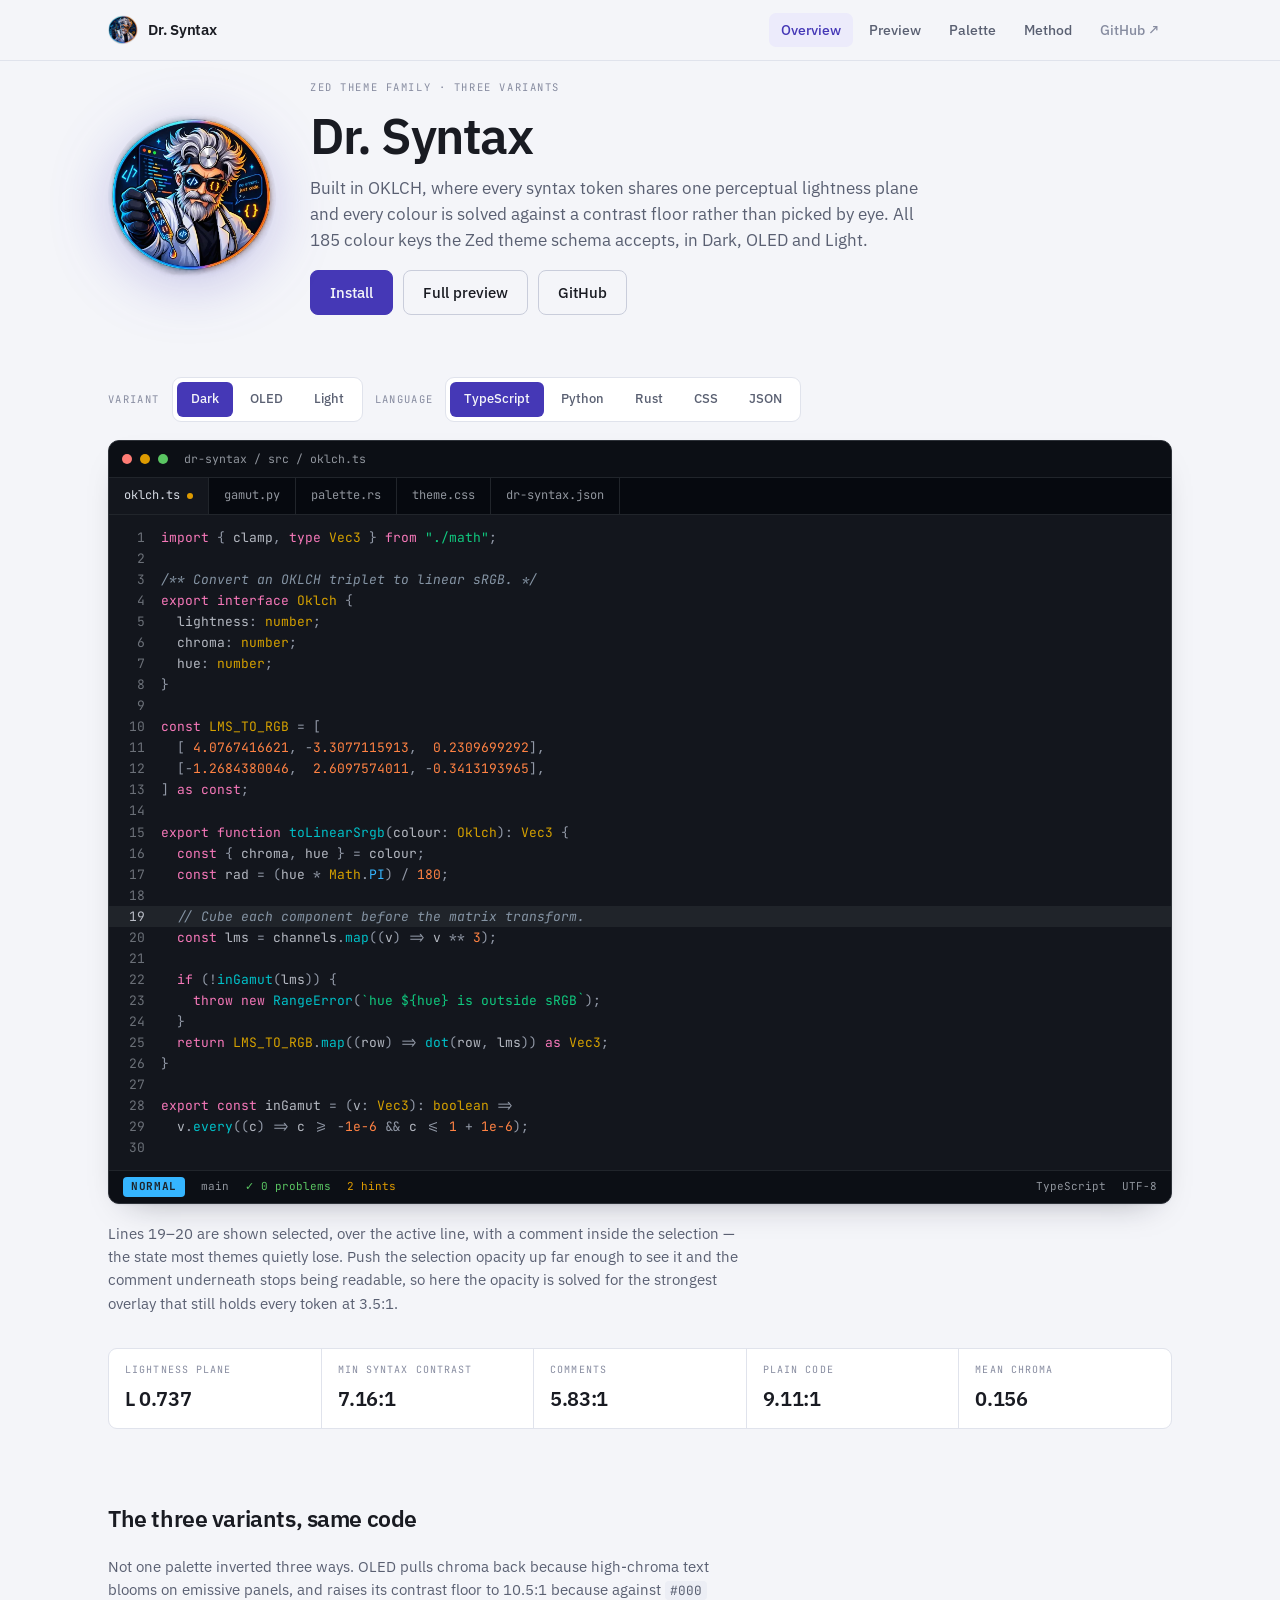
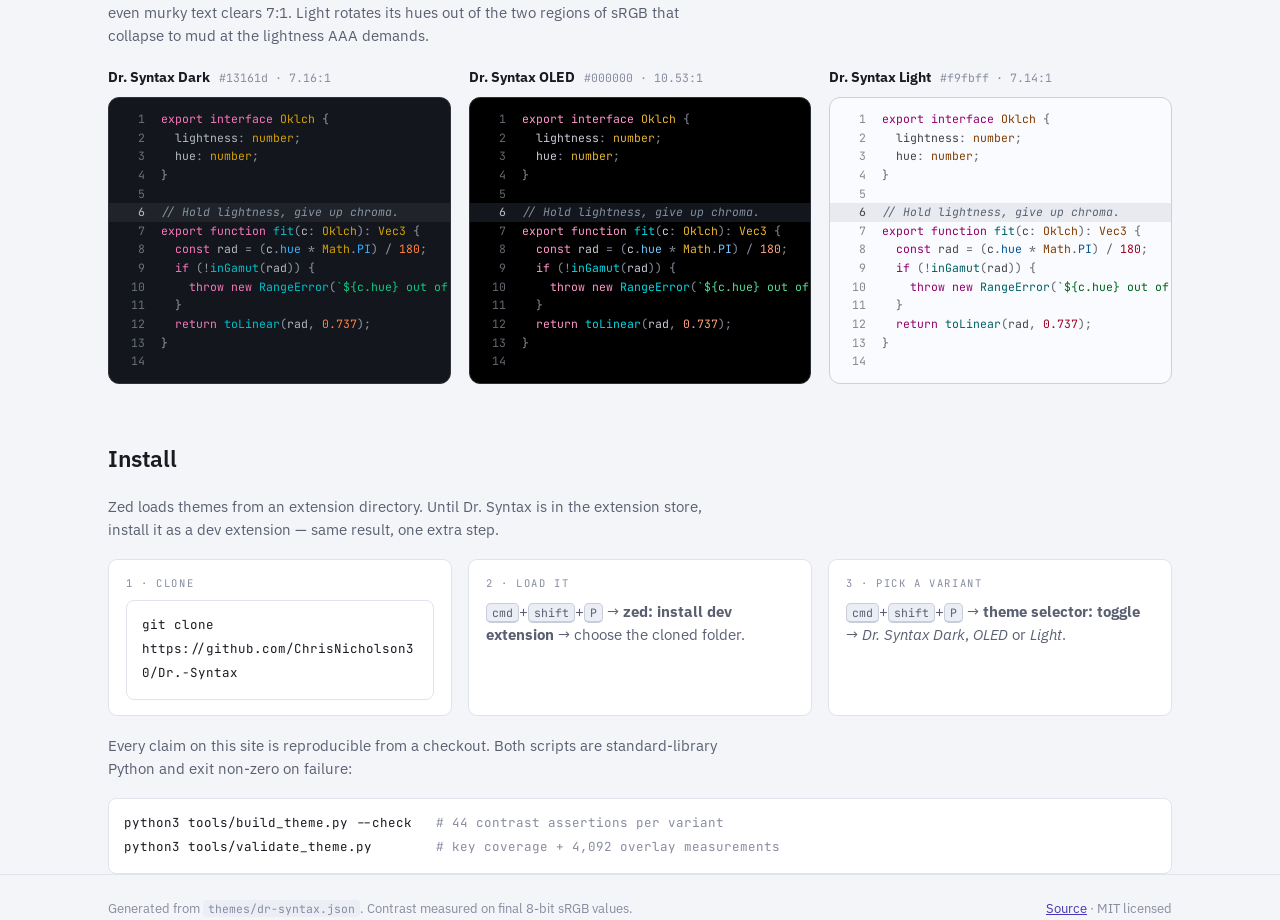
==== website/index.html @ 116faeb3 "Replace the single page with a proper preview site under website/ The old docs/index.html showed one" ====
<!doctype html>
<html lang="en">
<head>
<meta charset="utf-8">
<meta name="viewport" content="width=device-width,initial-scale=1">
<title>Dr. Syntax</title>
<meta name="description" content="A Zed theme family in Dark, OLED and Light. Built in OKLCH, verified against WCAG contrast floors, covering all 185 colour keys the Zed theme schema accepts.">
<link rel="icon" href="assets/dr-syntax-logo.webp">
<link rel="preconnect" href="https://fonts.googleapis.com">
<link rel="preconnect" href="https://fonts.gstatic.com" crossorigin>
<link rel="stylesheet" href="https://fonts.googleapis.com/css2?family=IBM+Plex+Sans:wght@400;500;600&family=JetBrains+Mono:ital,wght@0,400;0,500;0,700;1,400&display=swap">
<link rel="stylesheet" href="assets/site.css">
</head>
<body>
<nav class="nav"><div class="wrap nav-in">
  <a class="brandmark" href="index.html"><img src="assets/dr-syntax-logo.webp" alt=""> Dr. Syntax</a>
  <div class="nav-links"><a href="index.html" aria-current="page">Overview</a><a href="preview.html">Preview</a><a href="palette.html">Palette</a><a href="method.html">Method</a><a class="ext" href="https://github.com/ChrisNicholson30/Dr.-Syntax">GitHub ↗</a></div>
</div></nav>
<main class="wrap">
<header class="hero">
  <img src="assets/dr-syntax-logo.webp" alt="Dr. Syntax logo: a lab-coated doctor in code-lens sunglasses
    holding a syringe full of braces" width="168" height="168">
  <div class="hero-text">
    <p class="eyebrow">Zed theme family · three variants</p>
    <h1>Dr. Syntax</h1>
    <p class="lead">Built in OKLCH, where every syntax token shares one perceptual lightness
      plane and every colour is solved against a contrast floor rather than picked by eye.
      All 185 colour keys the Zed theme schema accepts, in Dark, OLED and Light.</p>
    <div class="cta">
      <a class="btn primary" href="#install">Install</a>
      <a class="btn" href="preview.html">Full preview</a>
      <a class="btn" href="https://github.com/ChrisNicholson30/Dr.-Syntax">GitHub</a>
    </div>
  </div>
</header>

<section>
  <div class="controls">
    <span class="switch-label">Variant</span><div class="switch" data-variant-tabs role="tablist" aria-label="Variant"><button class="tab-btn" role="tab" data-key="dark" aria-selected="true">Dark</button><button class="tab-btn" role="tab" data-key="oled" aria-selected="false">OLED</button><button class="tab-btn" role="tab" data-key="light" aria-selected="false">Light</button></div>
    <span class="switch-label">Language</span><div class="switch" data-lang-tabs role="tablist" aria-label="Language"><button class="tab-btn" role="tab" data-lang="typescript" aria-selected="true">TypeScript</button><button class="tab-btn" role="tab" data-lang="python" aria-selected="false">Python</button><button class="tab-btn" role="tab" data-lang="rust" aria-selected="false">Rust</button><button class="tab-btn" role="tab" data-lang="css" aria-selected="false">CSS</button><button class="tab-btn" role="tab" data-lang="json" aria-selected="false">JSON</button></div>
  </div>
  <div data-lang-panel="typescript"><div class="editor"><div class="titlebar">
      <span class="dot" style="background:var(--e-error)"></span>
      <span class="dot" style="background:var(--e-warning)"></span>
      <span class="dot" style="background:var(--e-success)"></span>
      <span class="path">dr-syntax / src / oklch.ts</span></div>
    <div class="tabs"><div class="tab active">oklch.ts<span class="dirty"></span></div><div class="tab">gamut.py</div><div class="tab">palette.rs</div><div class="tab">theme.css</div><div class="tab">dr-syntax.json</div></div><div class="code"><div class="code-line"><span class="gutter-num">1</span><span class="code-text"><span class="t-kw">import</span> <span class="t-punc">{</span> <span class="t-var">clamp</span><span class="t-punc">,</span> <span class="t-kw">type</span> <span class="t-typ">Vec3</span> <span class="t-punc">}</span> <span class="t-kw">from</span> <span class="t-str">&quot;./math&quot;</span><span class="t-punc">;</span></span></div>
<div class="code-line"><span class="gutter-num">2</span><span class="code-text">&nbsp;</span></div>
<div class="code-line"><span class="gutter-num">3</span><span class="code-text"><span class="t-cmt">/** Convert an OKLCH triplet to linear sRGB. */</span></span></div>
<div class="code-line"><span class="gutter-num">4</span><span class="code-text"><span class="t-kw">export</span> <span class="t-kw">interface</span> <span class="t-typ">Oklch</span> <span class="t-punc">{</span></span></div>
<div class="code-line"><span class="gutter-num">5</span><span class="code-text">  <span class="t-var">lightness</span><span class="t-punc">:</span> <span class="t-typ">number</span><span class="t-punc">;</span></span></div>
<div class="code-line"><span class="gutter-num">6</span><span class="code-text">  <span class="t-var">chroma</span><span class="t-punc">:</span> <span class="t-typ">number</span><span class="t-punc">;</span></span></div>
<div class="code-line"><span class="gutter-num">7</span><span class="code-text">  <span class="t-var">hue</span><span class="t-punc">:</span> <span class="t-typ">number</span><span class="t-punc">;</span></span></div>
<div class="code-line"><span class="gutter-num">8</span><span class="code-text"><span class="t-punc">}</span></span></div>
<div class="code-line"><span class="gutter-num">9</span><span class="code-text">&nbsp;</span></div>
<div class="code-line"><span class="gutter-num">10</span><span class="code-text"><span class="t-kw">const</span> <span class="t-typ">LMS_TO_RGB</span> <span class="t-punc">=</span> <span class="t-punc">[</span></span></div>
<div class="code-line"><span class="gutter-num">11</span><span class="code-text">  <span class="t-punc">[</span> <span class="t-num">4.0767416621</span><span class="t-punc">,</span> <span class="t-punc">-</span><span class="t-num">3.3077115913</span><span class="t-punc">,</span>  <span class="t-num">0.2309699292</span><span class="t-punc">]</span><span class="t-punc">,</span></span></div>
<div class="code-line"><span class="gutter-num">12</span><span class="code-text">  <span class="t-punc">[</span><span class="t-punc">-</span><span class="t-num">1.2684380046</span><span class="t-punc">,</span>  <span class="t-num">2.6097574011</span><span class="t-punc">,</span> <span class="t-punc">-</span><span class="t-num">0.3413193965</span><span class="t-punc">]</span><span class="t-punc">,</span></span></div>
<div class="code-line"><span class="gutter-num">13</span><span class="code-text"><span class="t-punc">]</span> <span class="t-kw">as</span> <span class="t-kw">const</span><span class="t-punc">;</span></span></div>
<div class="code-line"><span class="gutter-num">14</span><span class="code-text">&nbsp;</span></div>
<div class="code-line"><span class="gutter-num">15</span><span class="code-text"><span class="t-kw">export</span> <span class="t-kw">function</span> <span class="t-fn">toLinearSrgb</span><span class="t-punc">(</span><span class="t-var">colour</span><span class="t-punc">:</span> <span class="t-typ">Oklch</span><span class="t-punc">)</span><span class="t-punc">:</span> <span class="t-typ">Vec3</span> <span class="t-punc">{</span></span></div>
<div class="code-line"><span class="gutter-num">16</span><span class="code-text">  <span class="t-kw">const</span> <span class="t-punc">{</span> <span class="t-var">chroma</span><span class="t-punc">,</span> <span class="t-var">hue</span> <span class="t-punc">}</span> <span class="t-punc">=</span> <span class="t-var">colour</span><span class="t-punc">;</span></span></div>
<div class="code-line"><span class="gutter-num">17</span><span class="code-text">  <span class="t-kw">const</span> <span class="t-var">rad</span> <span class="t-punc">=</span> <span class="t-punc">(</span><span class="t-var">hue</span> <span class="t-punc">*</span> <span class="t-typ">Math</span><span class="t-punc">.</span><span class="t-prop">PI</span><span class="t-punc">)</span> <span class="t-punc">/</span> <span class="t-num">180</span><span class="t-punc">;</span></span></div>
<div class="code-line"><span class="gutter-num">18</span><span class="code-text">&nbsp;</span></div>
<div class="code-line is-active is-selected"><span class="gutter-num is-active">19</span><span class="code-text">  <span class="t-cmt">// Cube each component before the matrix transform.</span></span></div>
<div class="code-line is-selected"><span class="gutter-num">20</span><span class="code-text">  <span class="t-kw">const</span> <span class="t-var">lms</span> <span class="t-punc">=</span> <span class="t-var">channels</span><span class="t-punc">.</span><span class="t-fn">map</span><span class="t-punc">(</span><span class="t-punc">(</span><span class="t-var">v</span><span class="t-punc">)</span> <span class="t-punc">=</span><span class="t-punc">&gt;</span> <span class="t-var">v</span> <span class="t-punc">*</span><span class="t-punc">*</span> <span class="t-num">3</span><span class="t-punc">)</span><span class="t-punc">;</span></span></div>
<div class="code-line"><span class="gutter-num">21</span><span class="code-text">&nbsp;</span></div>
<div class="code-line"><span class="gutter-num">22</span><span class="code-text">  <span class="t-kw">if</span> <span class="t-punc">(</span><span class="t-punc">!</span><span class="t-fn">inGamut</span><span class="t-punc">(</span><span class="t-var">lms</span><span class="t-punc">)</span><span class="t-punc">)</span> <span class="t-punc">{</span></span></div>
<div class="code-line"><span class="gutter-num">23</span><span class="code-text">    <span class="t-kw">throw</span> <span class="t-kw">new</span> <span class="t-fn">RangeError</span><span class="t-punc">(</span><span class="t-str">`hue ${hue} is outside sRGB`</span><span class="t-punc">)</span><span class="t-punc">;</span></span></div>
<div class="code-line"><span class="gutter-num">24</span><span class="code-text">  <span class="t-punc">}</span></span></div>
<div class="code-line"><span class="gutter-num">25</span><span class="code-text">  <span class="t-kw">return</span> <span class="t-typ">LMS_TO_RGB</span><span class="t-punc">.</span><span class="t-fn">map</span><span class="t-punc">(</span><span class="t-punc">(</span><span class="t-var">row</span><span class="t-punc">)</span> <span class="t-punc">=</span><span class="t-punc">&gt;</span> <span class="t-fn">dot</span><span class="t-punc">(</span><span class="t-var">row</span><span class="t-punc">,</span> <span class="t-var">lms</span><span class="t-punc">)</span><span class="t-punc">)</span> <span class="t-kw">as</span> <span class="t-typ">Vec3</span><span class="t-punc">;</span></span></div>
<div class="code-line"><span class="gutter-num">26</span><span class="code-text"><span class="t-punc">}</span></span></div>
<div class="code-line"><span class="gutter-num">27</span><span class="code-text">&nbsp;</span></div>
<div class="code-line"><span class="gutter-num">28</span><span class="code-text"><span class="t-kw">export</span> <span class="t-kw">const</span> <span class="t-var">inGamut</span> <span class="t-punc">=</span> <span class="t-punc">(</span><span class="t-var">v</span><span class="t-punc">:</span> <span class="t-typ">Vec3</span><span class="t-punc">)</span><span class="t-punc">:</span> <span class="t-typ">boolean</span> <span class="t-punc">=</span><span class="t-punc">&gt;</span></span></div>
<div class="code-line"><span class="gutter-num">29</span><span class="code-text">  <span class="t-var">v</span><span class="t-punc">.</span><span class="t-fn">every</span><span class="t-punc">(</span><span class="t-punc">(</span><span class="t-var">c</span><span class="t-punc">)</span> <span class="t-punc">=</span><span class="t-punc">&gt;</span> <span class="t-var">c</span> <span class="t-punc">&gt;</span><span class="t-punc">=</span> <span class="t-punc">-</span><span class="t-num">1e-6</span> <span class="t-punc">&amp;</span><span class="t-punc">&amp;</span> <span class="t-var">c</span> <span class="t-punc">&lt;</span><span class="t-punc">=</span> <span class="t-num">1</span> <span class="t-punc">+</span> <span class="t-num">1e-6</span><span class="t-punc">)</span><span class="t-punc">;</span></span></div>
<div class="code-line"><span class="gutter-num">30</span><span class="code-text">&nbsp;</span></div></div><div class="statusbar"><span class="mode-chip">NORMAL</span>
      <span>main</span><span class="ok">✓ 0 problems</span><span class="warn">2 hints</span>
      <span class="spacer">TypeScript</span><span>UTF-8</span></div></div></div><div data-lang-panel="python" hidden><div class="editor"><div class="titlebar">
      <span class="dot" style="background:var(--e-error)"></span>
      <span class="dot" style="background:var(--e-warning)"></span>
      <span class="dot" style="background:var(--e-success)"></span>
      <span class="path">dr-syntax / src / gamut.py</span></div>
    <div class="tabs"><div class="tab">oklch.ts</div><div class="tab active">gamut.py<span class="dirty"></span></div><div class="tab">palette.rs</div><div class="tab">theme.css</div><div class="tab">dr-syntax.json</div></div><div class="code"><div class="code-line"><span class="gutter-num">1</span><span class="code-text"><span class="t-kw">from</span> <span class="t-var">dataclasses</span> <span class="t-kw">import</span> <span class="t-var">dataclass</span></span></div>
<div class="code-line"><span class="gutter-num">2</span><span class="code-text"><span class="t-kw">from</span> <span class="t-var">math</span> <span class="t-kw">import</span> <span class="t-var">cos</span><span class="t-punc">,</span> <span class="t-var">radians</span></span></div>
<div class="code-line"><span class="gutter-num">3</span><span class="code-text">&nbsp;</span></div>
<div class="code-line"><span class="gutter-num">4</span><span class="code-text"><span class="t-typ">TARGET_CONTRAST</span> <span class="t-punc">=</span> <span class="t-num">7.0</span></span></div>
<div class="code-line"><span class="gutter-num">5</span><span class="code-text">&nbsp;</span></div>
<div class="code-line"><span class="gutter-num">6</span><span class="code-text">&nbsp;</span></div>
<div class="code-line"><span class="gutter-num">7</span><span class="code-text"><span class="t-punc">@</span><span class="t-fn">dataclass</span><span class="t-punc">(</span><span class="t-var">frozen</span><span class="t-punc">=</span><span class="t-kw">True</span><span class="t-punc">)</span></span></div>
<div class="code-line"><span class="gutter-num">8</span><span class="code-text"><span class="t-kw">class</span> <span class="t-typ">Colour</span><span class="t-punc">:</span></span></div>
<div class="code-line"><span class="gutter-num">9</span><span class="code-text">    <span class="t-str">&quot;&quot;&quot;A colour authored in OKLCH, not in hex.&quot;&quot;&quot;</span></span></div>
<div class="code-line"><span class="gutter-num">10</span><span class="code-text">&nbsp;</span></div>
<div class="code-line"><span class="gutter-num">11</span><span class="code-text">    <span class="t-var">lightness</span><span class="t-punc">:</span> <span class="t-typ">float</span></span></div>
<div class="code-line"><span class="gutter-num">12</span><span class="code-text">    <span class="t-var">chroma</span><span class="t-punc">:</span> <span class="t-typ">float</span></span></div>
<div class="code-line"><span class="gutter-num">13</span><span class="code-text">    <span class="t-var">hue</span><span class="t-punc">:</span> <span class="t-typ">float</span></span></div>
<div class="code-line"><span class="gutter-num">14</span><span class="code-text">&nbsp;</span></div>
<div class="code-line"><span class="gutter-num">15</span><span class="code-text">    <span class="t-kw">def</span> <span class="t-fn">is_legible_on</span><span class="t-punc">(</span><span class="t-var">self</span><span class="t-punc">,</span> <span class="t-var">background</span><span class="t-punc">:</span> <span class="t-str">&quot;Colour&quot;</span><span class="t-punc">)</span> <span class="t-punc">-</span><span class="t-punc">&gt;</span> <span class="t-typ">bool</span><span class="t-punc">:</span></span></div>
<div class="code-line"><span class="gutter-num">16</span><span class="code-text">        <span class="t-kw">return</span> <span class="t-fn">contrast</span><span class="t-punc">(</span><span class="t-var">self</span><span class="t-punc">,</span> <span class="t-var">background</span><span class="t-punc">)</span> <span class="t-punc">&gt;</span><span class="t-punc">=</span> <span class="t-typ">TARGET_CONTRAST</span></span></div>
<div class="code-line"><span class="gutter-num">17</span><span class="code-text">&nbsp;</span></div>
<div class="code-line"><span class="gutter-num">18</span><span class="code-text">&nbsp;</span></div>
<div class="code-line"><span class="gutter-num">19</span><span class="code-text"><span class="t-kw">def</span> <span class="t-fn">gamut_fit_chroma</span><span class="t-punc">(</span><span class="t-var">lightness</span><span class="t-punc">,</span> <span class="t-var">chroma</span><span class="t-punc">,</span> <span class="t-var">hue</span><span class="t-punc">)</span><span class="t-punc">:</span></span></div>
<div class="code-line"><span class="gutter-num">20</span><span class="code-text">    <span class="t-cmt"># Hold lightness and hue; give up chroma until the colour fits sRGB.</span></span></div>
<div class="code-line"><span class="gutter-num">21</span><span class="code-text">    <span class="t-kw">if</span> <span class="t-fn">in_gamut</span><span class="t-punc">(</span><span class="t-var">lightness</span><span class="t-punc">,</span> <span class="t-var">chroma</span><span class="t-punc">,</span> <span class="t-var">hue</span><span class="t-punc">)</span><span class="t-punc">:</span></span></div>
<div class="code-line"><span class="gutter-num">22</span><span class="code-text">        <span class="t-kw">return</span> <span class="t-var">chroma</span></span></div>
<div class="code-line"><span class="gutter-num">23</span><span class="code-text">    <span class="t-var">low</span><span class="t-punc">,</span> <span class="t-var">high</span> <span class="t-punc">=</span> <span class="t-num">0.0</span><span class="t-punc">,</span> <span class="t-var">chroma</span></span></div>
<div class="code-line"><span class="gutter-num">24</span><span class="code-text">    <span class="t-kw">for</span> <span class="t-var">_</span> <span class="t-kw">in</span> <span class="t-fn">range</span><span class="t-punc">(</span><span class="t-num">40</span><span class="t-punc">)</span><span class="t-punc">:</span></span></div>
<div class="code-line"><span class="gutter-num">25</span><span class="code-text">        <span class="t-var">mid</span> <span class="t-punc">=</span> <span class="t-punc">(</span><span class="t-var">low</span> <span class="t-punc">+</span> <span class="t-var">high</span><span class="t-punc">)</span> <span class="t-punc">/</span> <span class="t-num">2</span></span></div>
<div class="code-line"><span class="gutter-num">26</span><span class="code-text">        <span class="t-var">low</span><span class="t-punc">,</span> <span class="t-var">high</span> <span class="t-punc">=</span> <span class="t-punc">(</span><span class="t-var">mid</span><span class="t-punc">,</span> <span class="t-var">high</span><span class="t-punc">)</span> <span class="t-kw">if</span> <span class="t-fn">in_gamut</span><span class="t-punc">(</span><span class="t-var">lightness</span><span class="t-punc">,</span> <span class="t-var">mid</span><span class="t-punc">,</span> <span class="t-var">hue</span><span class="t-punc">)</span> <span class="t-kw">else</span> <span class="t-punc">(</span><span class="t-var">low</span><span class="t-punc">,</span> <span class="t-var">mid</span><span class="t-punc">)</span></span></div>
<div class="code-line"><span class="gutter-num">27</span><span class="code-text">    <span class="t-kw">return</span> <span class="t-var">low</span></span></div>
<div class="code-line"><span class="gutter-num">28</span><span class="code-text">&nbsp;</span></div></div><div class="statusbar"><span class="mode-chip">NORMAL</span>
      <span>main</span><span class="ok">✓ 0 problems</span><span class="warn">2 hints</span>
      <span class="spacer">Python</span><span>UTF-8</span></div></div></div><div data-lang-panel="rust" hidden><div class="editor"><div class="titlebar">
      <span class="dot" style="background:var(--e-error)"></span>
      <span class="dot" style="background:var(--e-warning)"></span>
      <span class="dot" style="background:var(--e-success)"></span>
      <span class="path">dr-syntax / src / palette.rs</span></div>
    <div class="tabs"><div class="tab">oklch.ts</div><div class="tab">gamut.py</div><div class="tab active">palette.rs<span class="dirty"></span></div><div class="tab">theme.css</div><div class="tab">dr-syntax.json</div></div><div class="code"><div class="code-line"><span class="gutter-num">1</span><span class="code-text"><span class="t-kw">use</span> <span class="t-var">std</span><span class="t-punc">:</span><span class="t-punc">:</span><span class="t-var">sync</span><span class="t-punc">:</span><span class="t-punc">:</span><span class="t-typ">Arc</span><span class="t-punc">;</span></span></div>
<div class="code-line"><span class="gutter-num">2</span><span class="code-text">&nbsp;</span></div>
<div class="code-line"><span class="gutter-num">3</span><span class="code-text"><span class="t-cmt">/// Every colour the editor paints, resolved for one variant.</span></span></div>
<div class="code-line"><span class="gutter-num">4</span><span class="code-text"><span class="t-punc">#</span><span class="t-punc">[</span><span class="t-fn">derive</span><span class="t-punc">(</span><span class="t-typ">Clone</span><span class="t-punc">,</span> <span class="t-typ">Debug</span><span class="t-punc">,</span> <span class="t-typ">PartialEq</span><span class="t-punc">)</span><span class="t-punc">]</span></span></div>
<div class="code-line"><span class="gutter-num">5</span><span class="code-text"><span class="t-kw">pub</span> <span class="t-kw">struct</span> <span class="t-typ">ThemeColors</span> <span class="t-punc">{</span></span></div>
<div class="code-line"><span class="gutter-num">6</span><span class="code-text">    <span class="t-kw">pub</span> <span class="t-var">background</span><span class="t-punc">:</span> <span class="t-typ">Hsla</span><span class="t-punc">,</span></span></div>
<div class="code-line"><span class="gutter-num">7</span><span class="code-text">    <span class="t-kw">pub</span> <span class="t-var">editor_foreground</span><span class="t-punc">:</span> <span class="t-typ">Hsla</span><span class="t-punc">,</span></span></div>
<div class="code-line"><span class="gutter-num">8</span><span class="code-text">    <span class="t-kw">pub</span> <span class="t-var">syntax</span><span class="t-punc">:</span> <span class="t-typ">Arc</span><span class="t-punc">&lt;</span><span class="t-punc">[</span><span class="t-typ">Hsla</span><span class="t-punc">]</span><span class="t-punc">&gt;</span><span class="t-punc">,</span></span></div>
<div class="code-line"><span class="gutter-num">9</span><span class="code-text"><span class="t-punc">}</span></span></div>
<div class="code-line"><span class="gutter-num">10</span><span class="code-text">&nbsp;</span></div>
<div class="code-line"><span class="gutter-num">11</span><span class="code-text"><span class="t-kw">impl</span> <span class="t-typ">ThemeColors</span> <span class="t-punc">{</span></span></div>
<div class="code-line"><span class="gutter-num">12</span><span class="code-text">    <span class="t-kw">pub</span> <span class="t-kw">fn</span> <span class="t-fn">contrast_floor</span><span class="t-punc">(</span><span class="t-punc">&amp;</span><span class="t-kw">self</span><span class="t-punc">)</span> <span class="t-punc">-</span><span class="t-punc">&gt;</span> <span class="t-typ">f32</span> <span class="t-punc">{</span></span></div>
<div class="code-line"><span class="gutter-num">13</span><span class="code-text">        <span class="t-kw">self</span><span class="t-punc">.</span><span class="t-prop">syntax</span></span></div>
<div class="code-line"><span class="gutter-num">14</span><span class="code-text">            <span class="t-punc">.</span><span class="t-fn">iter</span><span class="t-punc">(</span><span class="t-punc">)</span></span></div>
<div class="code-line"><span class="gutter-num">15</span><span class="code-text">            <span class="t-punc">.</span><span class="t-fn">map</span><span class="t-punc">(</span><span class="t-punc">|</span><span class="t-var">c</span><span class="t-punc">|</span> <span class="t-fn">contrast</span><span class="t-punc">(</span><span class="t-punc">*</span><span class="t-var">c</span><span class="t-punc">,</span> <span class="t-kw">self</span><span class="t-punc">.</span><span class="t-prop">background</span><span class="t-punc">)</span><span class="t-punc">)</span></span></div>
<div class="code-line"><span class="gutter-num">16</span><span class="code-text">            <span class="t-punc">.</span><span class="t-fn">fold</span><span class="t-punc">(</span><span class="t-typ">f32</span><span class="t-punc">:</span><span class="t-punc">:</span><span class="t-typ">INFINITY</span><span class="t-punc">,</span> <span class="t-typ">f32</span><span class="t-punc">:</span><span class="t-punc">:</span><span class="t-var">min</span><span class="t-punc">)</span></span></div>
<div class="code-line"><span class="gutter-num">17</span><span class="code-text">    <span class="t-punc">}</span></span></div>
<div class="code-line"><span class="gutter-num">18</span><span class="code-text">&nbsp;</span></div>
<div class="code-line"><span class="gutter-num">19</span><span class="code-text">    <span class="t-cmt">/// Returns None when no lightness satisfies the floor.</span></span></div>
<div class="code-line"><span class="gutter-num">20</span><span class="code-text">    <span class="t-kw">pub</span> <span class="t-kw">fn</span> <span class="t-fn">solve_plane</span><span class="t-punc">(</span><span class="t-punc">&amp;</span><span class="t-kw">self</span><span class="t-punc">,</span> <span class="t-var">floor</span><span class="t-punc">:</span> <span class="t-typ">f32</span><span class="t-punc">)</span> <span class="t-punc">-</span><span class="t-punc">&gt;</span> <span class="t-typ">Option</span><span class="t-punc">&lt;</span><span class="t-typ">f32</span><span class="t-punc">&gt;</span> <span class="t-punc">{</span></span></div>
<div class="code-line"><span class="gutter-num">21</span><span class="code-text">        <span class="t-kw">let</span> <span class="t-kw">mut</span> <span class="t-var">best</span> <span class="t-punc">=</span> <span class="t-typ">None</span><span class="t-punc">;</span></span></div>
<div class="code-line"><span class="gutter-num">22</span><span class="code-text">        <span class="t-kw">for</span> <span class="t-var">step</span> <span class="t-kw">in</span> <span class="t-num">200</span><span class="t-punc">.</span><span class="t-punc">.</span><span class="t-num">980</span> <span class="t-punc">{</span></span></div>
<div class="code-line"><span class="gutter-num">23</span><span class="code-text">            <span class="t-kw">let</span> <span class="t-var">lightness</span> <span class="t-punc">=</span> <span class="t-var">step</span> <span class="t-kw">as</span> <span class="t-typ">f32</span> <span class="t-punc">/</span> <span class="t-num">1000.0</span><span class="t-punc">;</span></span></div>
<div class="code-line"><span class="gutter-num">24</span><span class="code-text">            <span class="t-kw">if</span> <span class="t-kw">self</span><span class="t-punc">.</span><span class="t-fn">contrast_floor</span><span class="t-punc">(</span><span class="t-punc">)</span> <span class="t-punc">&gt;</span><span class="t-punc">=</span> <span class="t-var">floor</span> <span class="t-punc">{</span></span></div>
<div class="code-line"><span class="gutter-num">25</span><span class="code-text">                <span class="t-var">best</span> <span class="t-punc">=</span> <span class="t-fn">Some</span><span class="t-punc">(</span><span class="t-var">lightness</span><span class="t-punc">)</span><span class="t-punc">;</span></span></div>
<div class="code-line"><span class="gutter-num">26</span><span class="code-text">            <span class="t-punc">}</span></span></div>
<div class="code-line"><span class="gutter-num">27</span><span class="code-text">        <span class="t-punc">}</span></span></div>
<div class="code-line"><span class="gutter-num">28</span><span class="code-text">        <span class="t-var">best</span></span></div>
<div class="code-line"><span class="gutter-num">29</span><span class="code-text">    <span class="t-punc">}</span></span></div>
<div class="code-line"><span class="gutter-num">30</span><span class="code-text"><span class="t-punc">}</span></span></div>
<div class="code-line"><span class="gutter-num">31</span><span class="code-text">&nbsp;</span></div></div><div class="statusbar"><span class="mode-chip">NORMAL</span>
      <span>main</span><span class="ok">✓ 0 problems</span><span class="warn">2 hints</span>
      <span class="spacer">Rust</span><span>UTF-8</span></div></div></div><div data-lang-panel="css" hidden><div class="editor"><div class="titlebar">
      <span class="dot" style="background:var(--e-error)"></span>
      <span class="dot" style="background:var(--e-warning)"></span>
      <span class="dot" style="background:var(--e-success)"></span>
      <span class="path">dr-syntax / src / theme.css</span></div>
    <div class="tabs"><div class="tab">oklch.ts</div><div class="tab">gamut.py</div><div class="tab">palette.rs</div><div class="tab active">theme.css<span class="dirty"></span></div><div class="tab">dr-syntax.json</div></div><div class="code"><div class="code-line"><span class="gutter-num">1</span><span class="code-text"><span class="t-tag">:root</span> <span class="t-punc">{</span></span></div>
<div class="code-line"><span class="gutter-num">2</span><span class="code-text">  <span class="t-prop">--plane-lightness</span><span class="t-punc">:</span> <span class="t-num">0.737</span><span class="t-punc">;</span></span></div>
<div class="code-line"><span class="gutter-num">3</span><span class="code-text">  <span class="t-prop">--syntax-chroma</span><span class="t-punc">:</span> <span class="t-num">0.170</span><span class="t-punc">;</span></span></div>
<div class="code-line"><span class="gutter-num">4</span><span class="code-text">  <span class="t-prop">--floor</span><span class="t-punc">:</span> <span class="t-num">7.0</span><span class="t-punc">;</span></span></div>
<div class="code-line"><span class="gutter-num">5</span><span class="code-text"><span class="t-punc">}</span></span></div>
<div class="code-line"><span class="gutter-num">6</span><span class="code-text">&nbsp;</span></div>
<div class="code-line"><span class="gutter-num">7</span><span class="code-text"><span class="t-tag">.editor__line--active</span> <span class="t-punc">{</span></span></div>
<div class="code-line"><span class="gutter-num">8</span><span class="code-text">  <span class="t-prop">background</span><span class="t-punc">:</span> <span class="t-fn">oklch</span><span class="t-punc">(</span><span class="t-num">0.245</span> <span class="t-num">0.014</span> <span class="t-num">265</span><span class="t-punc">)</span><span class="t-punc">;</span></span></div>
<div class="code-line"><span class="gutter-num">9</span><span class="code-text">  <span class="t-prop">border-left</span><span class="t-punc">:</span> 2<span class="t-var">px</span> <span class="t-var">solid</span> <span class="t-fn">var</span><span class="t-punc">(</span><span class="t-prop">--accent</span><span class="t-punc">)</span><span class="t-punc">;</span></span></div>
<div class="code-line"><span class="gutter-num">10</span><span class="code-text">  <span class="t-prop">transition</span><span class="t-punc">:</span> <span class="t-var">background</span> 160<span class="t-var">ms</span> <span class="t-var">ease</span><span class="t-punc">;</span></span></div>
<div class="code-line"><span class="gutter-num">11</span><span class="code-text"><span class="t-punc">}</span></span></div>
<div class="code-line"><span class="gutter-num">12</span><span class="code-text">&nbsp;</span></div>
<div class="code-line"><span class="gutter-num">13</span><span class="code-text"><span class="t-cmt">/* Selection is drawn under the code, so it holds a contrast contract. */</span></span></div>
<div class="code-line"><span class="gutter-num">14</span><span class="code-text"><span class="t-tag">.editor</span> <span class="t-tag">::selection</span> <span class="t-punc">{</span></span></div>
<div class="code-line"><span class="gutter-num">15</span><span class="code-text">  <span class="t-prop">background</span><span class="t-punc">:</span> <span class="t-fn">oklch</span><span class="t-punc">(</span><span class="t-num">0.72</span> <span class="t-num">0.17</span> <span class="t-num">282</span> <span class="t-punc">/</span> <span class="t-num">18.8</span><span class="t-punc">%</span><span class="t-punc">)</span><span class="t-punc">;</span></span></div>
<div class="code-line"><span class="gutter-num">16</span><span class="code-text"><span class="t-punc">}</span></span></div>
<div class="code-line"><span class="gutter-num">17</span><span class="code-text">&nbsp;</span></div>
<div class="code-line"><span class="gutter-num">18</span><span class="code-text"><span class="t-kw">@media</span> <span class="t-punc">(</span><span class="t-prop">prefers-color-scheme</span><span class="t-punc">:</span> <span class="t-var">light</span><span class="t-punc">)</span> <span class="t-punc">{</span></span></div>
<div class="code-line"><span class="gutter-num">19</span><span class="code-text">  <span class="t-tag">:root</span> <span class="t-punc">{</span></span></div>
<div class="code-line"><span class="gutter-num">20</span><span class="code-text">    <span class="t-prop">--plane-lightness</span><span class="t-punc">:</span> <span class="t-num">0.439</span><span class="t-punc">;</span></span></div>
<div class="code-line"><span class="gutter-num">21</span><span class="code-text">    <span class="t-prop">--syntax-chroma</span><span class="t-punc">:</span> <span class="t-num">0.190</span><span class="t-punc">;</span></span></div>
<div class="code-line"><span class="gutter-num">22</span><span class="code-text">  <span class="t-punc">}</span></span></div>
<div class="code-line"><span class="gutter-num">23</span><span class="code-text"><span class="t-punc">}</span></span></div>
<div class="code-line"><span class="gutter-num">24</span><span class="code-text">&nbsp;</span></div></div><div class="statusbar"><span class="mode-chip">NORMAL</span>
      <span>main</span><span class="ok">✓ 0 problems</span><span class="warn">2 hints</span>
      <span class="spacer">CSS</span><span>UTF-8</span></div></div></div><div data-lang-panel="json" hidden><div class="editor"><div class="titlebar">
      <span class="dot" style="background:var(--e-error)"></span>
      <span class="dot" style="background:var(--e-warning)"></span>
      <span class="dot" style="background:var(--e-success)"></span>
      <span class="path">dr-syntax / src / dr-syntax.json</span></div>
    <div class="tabs"><div class="tab">oklch.ts</div><div class="tab">gamut.py</div><div class="tab">palette.rs</div><div class="tab">theme.css</div><div class="tab active">dr-syntax.json<span class="dirty"></span></div></div><div class="code"><div class="code-line"><span class="gutter-num">1</span><span class="code-text"><span class="t-punc">{</span></span></div>
<div class="code-line"><span class="gutter-num">2</span><span class="code-text">  <span class="t-prop">&quot;$schema&quot;</span><span class="t-punc">:</span> <span class="t-str">&quot;https://zed.dev/schema/themes/v0.2.0.json&quot;</span><span class="t-punc">,</span></span></div>
<div class="code-line"><span class="gutter-num">3</span><span class="code-text">  <span class="t-prop">&quot;name&quot;</span><span class="t-punc">:</span> <span class="t-str">&quot;Dr. Syntax&quot;</span><span class="t-punc">,</span></span></div>
<div class="code-line"><span class="gutter-num">4</span><span class="code-text">  <span class="t-prop">&quot;author&quot;</span><span class="t-punc">:</span> <span class="t-str">&quot;Christopher Nicholson&quot;</span><span class="t-punc">,</span></span></div>
<div class="code-line"><span class="gutter-num">5</span><span class="code-text">  <span class="t-prop">&quot;themes&quot;</span><span class="t-punc">:</span> <span class="t-punc">[</span></span></div>
<div class="code-line"><span class="gutter-num">6</span><span class="code-text">    <span class="t-punc">{</span></span></div>
<div class="code-line"><span class="gutter-num">7</span><span class="code-text">      <span class="t-prop">&quot;name&quot;</span><span class="t-punc">:</span> <span class="t-str">&quot;Dr. Syntax Dark&quot;</span><span class="t-punc">,</span></span></div>
<div class="code-line"><span class="gutter-num">8</span><span class="code-text">      <span class="t-prop">&quot;appearance&quot;</span><span class="t-punc">:</span> <span class="t-str">&quot;dark&quot;</span><span class="t-punc">,</span></span></div>
<div class="code-line"><span class="gutter-num">9</span><span class="code-text">      <span class="t-prop">&quot;style&quot;</span><span class="t-punc">:</span> <span class="t-punc">{</span></span></div>
<div class="code-line"><span class="gutter-num">10</span><span class="code-text">        <span class="t-prop">&quot;editor.background&quot;</span><span class="t-punc">:</span> <span class="t-str">&quot;#13161dff&quot;</span><span class="t-punc">,</span></span></div>
<div class="code-line"><span class="gutter-num">11</span><span class="code-text">        <span class="t-prop">&quot;editor.foreground&quot;</span><span class="t-punc">:</span> <span class="t-str">&quot;#b4b8c1ff&quot;</span><span class="t-punc">,</span></span></div>
<div class="code-line"><span class="gutter-num">12</span><span class="code-text">        <span class="t-prop">&quot;syntax&quot;</span><span class="t-punc">:</span> <span class="t-punc">{</span></span></div>
<div class="code-line"><span class="gutter-num">13</span><span class="code-text">          <span class="t-prop">&quot;keyword&quot;</span><span class="t-punc">:</span> <span class="t-punc">{</span> <span class="t-prop">&quot;color&quot;</span><span class="t-punc">:</span> <span class="t-str">&quot;#f678b9ff&quot;</span><span class="t-punc">,</span> <span class="t-prop">&quot;font_style&quot;</span><span class="t-punc">:</span> <span class="t-kw">null</span> <span class="t-punc">}</span><span class="t-punc">,</span></span></div>
<div class="code-line"><span class="gutter-num">14</span><span class="code-text">          <span class="t-prop">&quot;string&quot;</span><span class="t-punc">:</span>  <span class="t-punc">{</span> <span class="t-prop">&quot;color&quot;</span><span class="t-punc">:</span> <span class="t-str">&quot;#10c97fff&quot;</span><span class="t-punc">,</span> <span class="t-prop">&quot;font_weight&quot;</span><span class="t-punc">:</span> <span class="t-kw">null</span> <span class="t-punc">}</span><span class="t-punc">,</span></span></div>
<div class="code-line"><span class="gutter-num">15</span><span class="code-text">          <span class="t-prop">&quot;comment&quot;</span><span class="t-punc">:</span> <span class="t-punc">{</span> <span class="t-prop">&quot;color&quot;</span><span class="t-punc">:</span> <span class="t-str">&quot;#8594a4ff&quot;</span><span class="t-punc">,</span> <span class="t-prop">&quot;font_style&quot;</span><span class="t-punc">:</span> <span class="t-str">&quot;italic&quot;</span> <span class="t-punc">}</span></span></div>
<div class="code-line"><span class="gutter-num">16</span><span class="code-text">        <span class="t-punc">}</span></span></div>
<div class="code-line"><span class="gutter-num">17</span><span class="code-text">      <span class="t-punc">}</span></span></div>
<div class="code-line"><span class="gutter-num">18</span><span class="code-text">    <span class="t-punc">}</span></span></div>
<div class="code-line"><span class="gutter-num">19</span><span class="code-text">  <span class="t-punc">]</span></span></div>
<div class="code-line"><span class="gutter-num">20</span><span class="code-text"><span class="t-punc">}</span></span></div>
<div class="code-line"><span class="gutter-num">21</span><span class="code-text">&nbsp;</span></div></div><div class="statusbar"><span class="mode-chip">NORMAL</span>
      <span>main</span><span class="ok">✓ 0 problems</span><span class="warn">2 hints</span>
      <span class="spacer">JSON</span><span>UTF-8</span></div></div></div>
  <p class="note">Lines 19–20 are shown selected, over the active line, with a comment inside the
    selection — the state most themes quietly lose. Push the selection opacity up far enough to
    see it and the comment underneath stops being readable, so here the opacity is solved for the
    strongest overlay that still holds every token at 3.5:1.</p>
  <dl class="readout">
  <div class="cell"><dt>Lightness plane</dt><dd data-stat="plane" data-fmt="plane">—</dd></div>
  <div class="cell"><dt>Min syntax contrast</dt><dd data-stat="minSyntax" data-fmt="ratio">—</dd></div>
  <div class="cell"><dt>Comments</dt><dd data-stat="comment" data-fmt="ratio">—</dd></div>
  <div class="cell"><dt>Plain code</dt><dd data-stat="foreground" data-fmt="ratio">—</dd></div>
  <div class="cell"><dt>Mean chroma</dt><dd data-stat="chroma">—</dd></div>
</dl>
</section>

<section>
  <h2>The three variants, same code</h2>
  <p class="note">Not one palette inverted three ways. OLED pulls chroma back because
    high-chroma text blooms on emissive panels, and raises its contrast floor to 10.5:1 because
    against <code>#000</code> even murky text clears 7:1. Light rotates its hues out of the two
    regions of sRGB that collapse to mud at the lightness AAA demands.</p>
  <div class="trio"><figure>
      <figcaption><b>Dr. Syntax Dark</b><span>#13161d · 7.16:1</span></figcaption>
      <div class="editor compact" style="--e-bg:#0c0f15ff;--e-editor:#13161dff;--e-elevated:#1d2027ff;--e-titlebar:#0c0f15ff;--e-tabbar:#06090fff;--e-tabactive:#13161dff;--e-tabinactive:#06090fff;--e-statusbar:#0c0f15ff;--e-border:#2e3239ff;--e-borderv:#21252bff;--e-text:#d6dbe4ff;--e-muted:#90959dff;--e-fg:#b4b8c1ff;--e-linenum:#6b7078ff;--e-activelinenum:#b8bcc5ff;--e-activeline:#20242aff;--e-indentguide:#21252bff;--e-match:#d5a10032;--e-accent:#9797ffff;--e-error:#ff7c75ff;--e-warning:#de9b00ff;--e-success:#5ac562ff;--e-added:#5ac562ff;--e-modified:#de9b00ff;--e-vcdeleted:#ff7c75ff;--e-terminalbg:#13161dff;--e-terminalfg:#b4b8c1ff;--e-vimnormal-bg:#35b5ffff;--e-vimnormal-fg:#1e2228ff;--e-kw:#f678b9ff;--e-fn:#00c1c9ff;--e-str:#10c97fff;--e-typ:#d5a100ff;--e-num:#ff8243ff;--e-prop:#35b5ffff;--e-cmt:#8594a4ff;--e-punc:#9198a6ff;--e-tag:#d684eeff"><div class="code"><div class="code-line"><span class="gutter-num">1</span><span class="code-text"><span class="t-kw">export</span> <span class="t-kw">interface</span> <span class="t-typ">Oklch</span> <span class="t-punc">{</span></span></div>
<div class="code-line"><span class="gutter-num">2</span><span class="code-text">  <span class="t-var">lightness</span><span class="t-punc">:</span> <span class="t-typ">number</span><span class="t-punc">;</span></span></div>
<div class="code-line"><span class="gutter-num">3</span><span class="code-text">  <span class="t-var">hue</span><span class="t-punc">:</span> <span class="t-typ">number</span><span class="t-punc">;</span></span></div>
<div class="code-line"><span class="gutter-num">4</span><span class="code-text"><span class="t-punc">}</span></span></div>
<div class="code-line"><span class="gutter-num">5</span><span class="code-text">&nbsp;</span></div>
<div class="code-line is-active is-selected"><span class="gutter-num is-active">6</span><span class="code-text"><span class="t-cmt">// Hold lightness, give up chroma.</span></span></div>
<div class="code-line is-selected"><span class="gutter-num">7</span><span class="code-text"><span class="t-kw">export</span> <span class="t-kw">function</span> <span class="t-fn">fit</span><span class="t-punc">(</span><span class="t-var">c</span><span class="t-punc">:</span> <span class="t-typ">Oklch</span><span class="t-punc">)</span><span class="t-punc">:</span> <span class="t-typ">Vec3</span> <span class="t-punc">{</span></span></div>
<div class="code-line"><span class="gutter-num">8</span><span class="code-text">  <span class="t-kw">const</span> <span class="t-var">rad</span> <span class="t-punc">=</span> <span class="t-punc">(</span><span class="t-var">c</span><span class="t-punc">.</span><span class="t-prop">hue</span> <span class="t-punc">*</span> <span class="t-typ">Math</span><span class="t-punc">.</span><span class="t-prop">PI</span><span class="t-punc">)</span> <span class="t-punc">/</span> <span class="t-num">180</span><span class="t-punc">;</span></span></div>
<div class="code-line"><span class="gutter-num">9</span><span class="code-text">  <span class="t-kw">if</span> <span class="t-punc">(</span><span class="t-punc">!</span><span class="t-fn">inGamut</span><span class="t-punc">(</span><span class="t-var">rad</span><span class="t-punc">)</span><span class="t-punc">)</span> <span class="t-punc">{</span></span></div>
<div class="code-line"><span class="gutter-num">10</span><span class="code-text">    <span class="t-kw">throw</span> <span class="t-kw">new</span> <span class="t-fn">RangeError</span><span class="t-punc">(</span><span class="t-str">`${c.hue} out of range`</span><span class="t-punc">)</span><span class="t-punc">;</span></span></div>
<div class="code-line"><span class="gutter-num">11</span><span class="code-text">  <span class="t-punc">}</span></span></div>
<div class="code-line"><span class="gutter-num">12</span><span class="code-text">  <span class="t-kw">return</span> <span class="t-fn">toLinear</span><span class="t-punc">(</span><span class="t-var">rad</span><span class="t-punc">,</span> <span class="t-num">0.737</span><span class="t-punc">)</span><span class="t-punc">;</span></span></div>
<div class="code-line"><span class="gutter-num">13</span><span class="code-text"><span class="t-punc">}</span></span></div>
<div class="code-line"><span class="gutter-num">14</span><span class="code-text">&nbsp;</span></div></div></div>
    </figure><figure>
      <figcaption><b>Dr. Syntax OLED</b><span>#000000 · 10.53:1</span></figcaption>
      <div class="editor compact" style="--e-bg:#000000ff;--e-editor:#000000ff;--e-elevated:#0c0f16ff;--e-titlebar:#000000ff;--e-tabbar:#0f1218ff;--e-tabactive:#000000ff;--e-tabinactive:#0f1218ff;--e-statusbar:#000000ff;--e-border:#2a2e35ff;--e-borderv:#1b1e25ff;--e-text:#d9dee7ff;--e-muted:#8b9098ff;--e-fg:#c9cdd7ff;--e-linenum:#646971ff;--e-activelinenum:#b7bcc5ff;--e-activeline:#13161dff;--e-indentguide:#1b1e25ff;--e-match:#e9b53138;--e-accent:#9190f8ff;--e-error:#ffa098ff;--e-warning:#f2b036ff;--e-success:#7bd67fff;--e-added:#7bd67fff;--e-modified:#f2b036ff;--e-vcdeleted:#ffa098ff;--e-terminalbg:#000000ff;--e-terminalfg:#c9cdd7ff;--e-vimnormal-bg:#75c7ffff;--e-vimnormal-fg:#2e3139ff;--e-kw:#ff97caff;--e-fn:#00d7e0ff;--e-str:#57da98ff;--e-typ:#e9b531ff;--e-num:#ffa379ff;--e-prop:#75c7ffff;--e-cmt:#8291a1ff;--e-punc:#89909eff;--e-tag:#e59dfcff"><div class="code"><div class="code-line"><span class="gutter-num">1</span><span class="code-text"><span class="t-kw">export</span> <span class="t-kw">interface</span> <span class="t-typ">Oklch</span> <span class="t-punc">{</span></span></div>
<div class="code-line"><span class="gutter-num">2</span><span class="code-text">  <span class="t-var">lightness</span><span class="t-punc">:</span> <span class="t-typ">number</span><span class="t-punc">;</span></span></div>
<div class="code-line"><span class="gutter-num">3</span><span class="code-text">  <span class="t-var">hue</span><span class="t-punc">:</span> <span class="t-typ">number</span><span class="t-punc">;</span></span></div>
<div class="code-line"><span class="gutter-num">4</span><span class="code-text"><span class="t-punc">}</span></span></div>
<div class="code-line"><span class="gutter-num">5</span><span class="code-text">&nbsp;</span></div>
<div class="code-line is-active is-selected"><span class="gutter-num is-active">6</span><span class="code-text"><span class="t-cmt">// Hold lightness, give up chroma.</span></span></div>
<div class="code-line is-selected"><span class="gutter-num">7</span><span class="code-text"><span class="t-kw">export</span> <span class="t-kw">function</span> <span class="t-fn">fit</span><span class="t-punc">(</span><span class="t-var">c</span><span class="t-punc">:</span> <span class="t-typ">Oklch</span><span class="t-punc">)</span><span class="t-punc">:</span> <span class="t-typ">Vec3</span> <span class="t-punc">{</span></span></div>
<div class="code-line"><span class="gutter-num">8</span><span class="code-text">  <span class="t-kw">const</span> <span class="t-var">rad</span> <span class="t-punc">=</span> <span class="t-punc">(</span><span class="t-var">c</span><span class="t-punc">.</span><span class="t-prop">hue</span> <span class="t-punc">*</span> <span class="t-typ">Math</span><span class="t-punc">.</span><span class="t-prop">PI</span><span class="t-punc">)</span> <span class="t-punc">/</span> <span class="t-num">180</span><span class="t-punc">;</span></span></div>
<div class="code-line"><span class="gutter-num">9</span><span class="code-text">  <span class="t-kw">if</span> <span class="t-punc">(</span><span class="t-punc">!</span><span class="t-fn">inGamut</span><span class="t-punc">(</span><span class="t-var">rad</span><span class="t-punc">)</span><span class="t-punc">)</span> <span class="t-punc">{</span></span></div>
<div class="code-line"><span class="gutter-num">10</span><span class="code-text">    <span class="t-kw">throw</span> <span class="t-kw">new</span> <span class="t-fn">RangeError</span><span class="t-punc">(</span><span class="t-str">`${c.hue} out of range`</span><span class="t-punc">)</span><span class="t-punc">;</span></span></div>
<div class="code-line"><span class="gutter-num">11</span><span class="code-text">  <span class="t-punc">}</span></span></div>
<div class="code-line"><span class="gutter-num">12</span><span class="code-text">  <span class="t-kw">return</span> <span class="t-fn">toLinear</span><span class="t-punc">(</span><span class="t-var">rad</span><span class="t-punc">,</span> <span class="t-num">0.737</span><span class="t-punc">)</span><span class="t-punc">;</span></span></div>
<div class="code-line"><span class="gutter-num">13</span><span class="code-text"><span class="t-punc">}</span></span></div>
<div class="code-line"><span class="gutter-num">14</span><span class="code-text">&nbsp;</span></div></div></div>
    </figure><figure>
      <figcaption><b>Dr. Syntax Light</b><span>#f9fbff · 7.14:1</span></figcaption>
      <div class="editor compact" style="--e-bg:#f0f2f7ff;--e-editor:#f9fbffff;--e-elevated:#ffffffff;--e-titlebar:#f0f2f7ff;--e-tabbar:#eef0f5ff;--e-tabactive:#f9fbffff;--e-tabinactive:#eef0f5ff;--e-statusbar:#f0f2f7ff;--e-border:#ced0d4ff;--e-borderv:#dddfe3ff;--e-text:#2d2e32ff;--e-muted:#696a6eff;--e-fg:#404245ff;--e-linenum:#87888cff;--e-activelinenum:#45464aff;--e-activeline:#e8eaefff;--e-indentguide:#dddfe3ff;--e-match:#813c0039;--e-accent:#5952d2ff;--e-error:#9d0016ff;--e-warning:#6e4b00ff;--e-success:#006517ff;--e-added:#006517ff;--e-modified:#6e4b00ff;--e-vcdeleted:#9d0016ff;--e-terminalbg:#f9fbffff;--e-terminalfg:#404245ff;--e-vimnormal-bg:#005397ff;--e-vimnormal-fg:#f0f3f7ff;--e-kw:#920069ff;--e-fn:#005f61ff;--e-str:#00641cff;--e-typ:#813c00ff;--e-num:#9d0020ff;--e-prop:#005397ff;--e-cmt:#576474ff;--e-punc:#5e6166ff;--e-tag:#74209bff"><div class="code"><div class="code-line"><span class="gutter-num">1</span><span class="code-text"><span class="t-kw">export</span> <span class="t-kw">interface</span> <span class="t-typ">Oklch</span> <span class="t-punc">{</span></span></div>
<div class="code-line"><span class="gutter-num">2</span><span class="code-text">  <span class="t-var">lightness</span><span class="t-punc">:</span> <span class="t-typ">number</span><span class="t-punc">;</span></span></div>
<div class="code-line"><span class="gutter-num">3</span><span class="code-text">  <span class="t-var">hue</span><span class="t-punc">:</span> <span class="t-typ">number</span><span class="t-punc">;</span></span></div>
<div class="code-line"><span class="gutter-num">4</span><span class="code-text"><span class="t-punc">}</span></span></div>
<div class="code-line"><span class="gutter-num">5</span><span class="code-text">&nbsp;</span></div>
<div class="code-line is-active is-selected"><span class="gutter-num is-active">6</span><span class="code-text"><span class="t-cmt">// Hold lightness, give up chroma.</span></span></div>
<div class="code-line is-selected"><span class="gutter-num">7</span><span class="code-text"><span class="t-kw">export</span> <span class="t-kw">function</span> <span class="t-fn">fit</span><span class="t-punc">(</span><span class="t-var">c</span><span class="t-punc">:</span> <span class="t-typ">Oklch</span><span class="t-punc">)</span><span class="t-punc">:</span> <span class="t-typ">Vec3</span> <span class="t-punc">{</span></span></div>
<div class="code-line"><span class="gutter-num">8</span><span class="code-text">  <span class="t-kw">const</span> <span class="t-var">rad</span> <span class="t-punc">=</span> <span class="t-punc">(</span><span class="t-var">c</span><span class="t-punc">.</span><span class="t-prop">hue</span> <span class="t-punc">*</span> <span class="t-typ">Math</span><span class="t-punc">.</span><span class="t-prop">PI</span><span class="t-punc">)</span> <span class="t-punc">/</span> <span class="t-num">180</span><span class="t-punc">;</span></span></div>
<div class="code-line"><span class="gutter-num">9</span><span class="code-text">  <span class="t-kw">if</span> <span class="t-punc">(</span><span class="t-punc">!</span><span class="t-fn">inGamut</span><span class="t-punc">(</span><span class="t-var">rad</span><span class="t-punc">)</span><span class="t-punc">)</span> <span class="t-punc">{</span></span></div>
<div class="code-line"><span class="gutter-num">10</span><span class="code-text">    <span class="t-kw">throw</span> <span class="t-kw">new</span> <span class="t-fn">RangeError</span><span class="t-punc">(</span><span class="t-str">`${c.hue} out of range`</span><span class="t-punc">)</span><span class="t-punc">;</span></span></div>
<div class="code-line"><span class="gutter-num">11</span><span class="code-text">  <span class="t-punc">}</span></span></div>
<div class="code-line"><span class="gutter-num">12</span><span class="code-text">  <span class="t-kw">return</span> <span class="t-fn">toLinear</span><span class="t-punc">(</span><span class="t-var">rad</span><span class="t-punc">,</span> <span class="t-num">0.737</span><span class="t-punc">)</span><span class="t-punc">;</span></span></div>
<div class="code-line"><span class="gutter-num">13</span><span class="code-text"><span class="t-punc">}</span></span></div>
<div class="code-line"><span class="gutter-num">14</span><span class="code-text">&nbsp;</span></div></div></div>
    </figure></div>
</section>

<section id="install">
  <h2>Install</h2>
  <p class="note">Zed loads themes from an extension directory. Until Dr. Syntax is in the
    extension store, install it as a dev extension — same result, one extra step.</p>
  <div class="steps">
    <div class="step"><p class="eyebrow">1 · Clone</p>
      <pre><code>git clone https://github.com/ChrisNicholson30/Dr.-Syntax</code></pre></div>
    <div class="step"><p class="eyebrow">2 · Load it</p>
      <p class="note"><kbd>cmd</kbd>+<kbd>shift</kbd>+<kbd>P</kbd> →
        <b>zed: install dev extension</b> → choose the cloned folder.</p></div>
    <div class="step"><p class="eyebrow">3 · Pick a variant</p>
      <p class="note"><kbd>cmd</kbd>+<kbd>shift</kbd>+<kbd>P</kbd> →
        <b>theme selector: toggle</b> → <i>Dr. Syntax Dark</i>, <i>OLED</i> or <i>Light</i>.</p></div>
  </div>
  <p class="note">Every claim on this site is reproducible from a checkout. Both scripts are
    standard-library Python and exit non-zero on failure:</p>
  <pre><code>python3 tools/build_theme.py --check   <span class="c"># 44 contrast assertions per variant</span>
python3 tools/validate_theme.py        <span class="c"># key coverage + 4,092 overlay measurements</span></code></pre>
</section>
</main>
<footer><div class="wrap">
  <span>Generated from <code>themes/dr-syntax.json</code>. Contrast measured on final 8-bit
  sRGB values.</span>
  <span><a href="https://github.com/ChrisNicholson30/Dr.-Syntax">Source</a> · MIT licensed</span>
</div></footer>
<script>const DATA = {"dark":{"name":"Dr. Syntax Dark","appearance":"dark","short":"Dark","ui":{"bg":"#0c0f15ff","editor":"#13161dff","elevated":"#1d2027ff","titlebar":"#0c0f15ff","tabbar":"#06090fff","tabactive":"#13161dff","tabinactive":"#06090fff","statusbar":"#0c0f15ff","border":"#2e3239ff","borderv":"#21252bff","text":"#d6dbe4ff","muted":"#90959dff","fg":"#b4b8c1ff","linenum":"#6b7078ff","activelinenum":"#b8bcc5ff","activeline":"#20242aff","indentguide":"#21252bff","match":"#d5a10032","accent":"#9797ffff","error":"#ff7c75ff","warning":"#de9b00ff","success":"#5ac562ff","added":"#5ac562ff","modified":"#de9b00ff","vcdeleted":"#ff7c75ff","terminalbg":"#13161dff","terminalfg":"#b4b8c1ff","vimnormal-bg":"#35b5ffff","vimnormal-fg":"#1e2228ff"},"syn":{"kw":"#f678b9ff","fn":"#00c1c9ff","str":"#10c97fff","typ":"#d5a100ff","num":"#ff8243ff","prop":"#35b5ffff","cmt":"#8594a4ff","punc":"#9198a6ff","tag":"#d684eeff"},"plane":0.737,"chroma":0.156,"minSyntax":7.16,"comment":5.83,"foreground":9.11,"selectionAlpha":0.188,"editorBg":"#13161d","hues":[{"role":"rose","label":"keyword \u00b7 control flow","hex":"#f678b9","angle":350,"chroma":0.17,"ratio":7.16},{"role":"orchid","label":"tag \u00b7 namespace \u00b7 title","hex":"#d684ee","angle":318,"chroma":0.17,"ratio":7.24},{"role":"violet","label":"attribute \u00b7 preprocessor","hex":"#9d9eff","angle":282,"chroma":0.14,"ratio":7.56},{"role":"azure","label":"property \u00b7 member","hex":"#35b5ff","angle":240,"chroma":0.152,"ratio":7.93},{"role":"cyan","label":"function \u00b7 method","hex":"#00c1c9","angle":200,"chroma":0.125,"ratio":8.16},{"role":"jade","label":"string \u00b7 literal text","hex":"#10c97f","angle":158,"chroma":0.17,"ratio":8.35},{"role":"amber","label":"type \u00b7 class \u00b7 enum","hex":"#d5a100","angle":85,"chroma":0.151,"ratio":7.69},{"role":"tangerine","label":"number \u00b7 boolean \u00b7 constant","hex":"#ff8243","angle":45,"chroma":0.17,"ratio":7.35}],"ansi":["#2c3037ff","#ff7c75ff","#5ac562ff","#de9b00ff","#35b5ffff","#9d9effff","#00c1c9ff","#b4b8c1ff"],"ansiBright":["#72777fff","#ffa69fff","#7bdc80ff","#f8b330ff","#7fcbffff","#b7baffff","#00dce5ff","#d6dbe4ff"],"vim":[{"mode":"normal","bg":"#35b5ffff","fg":"#1e2228ff","ratio":7.0},{"mode":"insert","bg":"#10c97fff","fg":"#22262dff","ratio":7.0},{"mode":"replace","bg":"#f678b9ff","fg":"#15181fff","ratio":7.02},{"mode":"visual","bg":"#9d9effff","fg":"#1a1d24ff","ratio":7.04},{"mode":"visual_line","bg":"#d684eeff","fg":"#161920ff","ratio":7.03},{"mode":"visual_block","bg":"#00c1c9ff","fg":"#21242bff","ratio":7.01},{"mode":"helix_normal","bg":"#ff8243ff","fg":"#181b21ff","ratio":7.0},{"mode":"helix_select","bg":"#d5a100ff","fg":"#1c1f26ff","ratio":7.01}]},"oled":{"name":"Dr. Syntax OLED","appearance":"dark","short":"OLED","ui":{"bg":"#000000ff","editor":"#000000ff","elevated":"#0c0f16ff","titlebar":"#000000ff","tabbar":"#0f1218ff","tabactive":"#000000ff","tabinactive":"#0f1218ff","statusbar":"#000000ff","border":"#2a2e35ff","borderv":"#1b1e25ff","text":"#d9dee7ff","muted":"#8b9098ff","fg":"#c9cdd7ff","linenum":"#646971ff","activelinenum":"#b7bcc5ff","activeline":"#13161dff","indentguide":"#1b1e25ff","match":"#e9b53138","accent":"#9190f8ff","error":"#ffa098ff","warning":"#f2b036ff","success":"#7bd67fff","added":"#7bd67fff","modified":"#f2b036ff","vcdeleted":"#ffa098ff","terminalbg":"#000000ff","terminalfg":"#c9cdd7ff","vimnormal-bg":"#75c7ffff","vimnormal-fg":"#2e3139ff"},"syn":{"kw":"#ff97caff","fn":"#00d7e0ff","str":"#57da98ff","typ":"#e9b531ff","num":"#ffa379ff","prop":"#75c7ffff","cmt":"#8291a1ff","punc":"#89909eff","tag":"#e59dfcff"},"plane":0.799,"chroma":0.133,"minSyntax":10.53,"comment":6.51,"foreground":13.2,"selectionAlpha":0.216,"editorBg":"#000000","hues":[{"role":"rose","label":"keyword \u00b7 control flow","hex":"#ff97ca","angle":350,"chroma":0.137,"ratio":10.53},{"role":"orchid","label":"tag \u00b7 namespace \u00b7 title","hex":"#e59dfc","angle":318,"chroma":0.15,"ratio":10.56},{"role":"violet","label":"attribute \u00b7 preprocessor","hex":"#b2b5ff","angle":282,"chroma":0.104,"ratio":10.95},{"role":"azure","label":"property \u00b7 member","hex":"#75c7ff","angle":240,"chroma":0.113,"ratio":11.37},{"role":"cyan","label":"function \u00b7 method","hex":"#00d7e0","angle":200,"chroma":0.136,"ratio":11.8},{"role":"jade","label":"string \u00b7 literal text","hex":"#57da98","angle":158,"chroma":0.15,"ratio":11.89},{"role":"amber","label":"type \u00b7 class \u00b7 enum","hex":"#e9b531","angle":85,"chroma":0.15,"ratio":11.12},{"role":"tangerine","label":"number \u00b7 boolean \u00b7 constant","hex":"#ffa379","angle":45,"chroma":0.123,"ratio":10.77}],"ansi":["#07090fff","#ffa098ff","#7bd67fff","#f2b036ff","#75c7ffff","#b2b5ffff","#00d7e0ff","#c9cdd7ff"],"ansiBright":["#6b7078ff","#ffc5bfff","#99ee9cff","#ffcc7cff","#addcffff","#ced1ffff","#3cf0f9ff","#d9dee7ff"],"vim":[{"mode":"normal","bg":"#75c7ffff","fg":"#2e3139ff","ratio":7.04},{"mode":"insert","bg":"#57da98ff","fg":"#31343cff","ratio":7.05},{"mode":"replace","bg":"#ff97caff","fg":"#292c34ff","ratio":7.0},{"mode":"visual","bg":"#b2b5ffff","fg":"#2b2f36ff","ratio":7.01},{"mode":"visual_line","bg":"#e59dfcff","fg":"#292c34ff","ratio":7.02},{"mode":"visual_block","bg":"#00d7e0ff","fg":"#31343bff","ratio":7.0},{"mode":"helix_normal","bg":"#ffa379ff","fg":"#2a2d35ff","ratio":7.06},{"mode":"helix_select","bg":"#e9b531ff","fg":"#2c3037ff","ratio":7.01}]},"light":{"name":"Dr. Syntax Light","appearance":"light","short":"Light","ui":{"bg":"#f0f2f7ff","editor":"#f9fbffff","elevated":"#ffffffff","titlebar":"#f0f2f7ff","tabbar":"#eef0f5ff","tabactive":"#f9fbffff","tabinactive":"#eef0f5ff","statusbar":"#f0f2f7ff","border":"#ced0d4ff","borderv":"#dddfe3ff","text":"#2d2e32ff","muted":"#696a6eff","fg":"#404245ff","linenum":"#87888cff","activelinenum":"#45464aff","activeline":"#e8eaefff","indentguide":"#dddfe3ff","match":"#813c0039","accent":"#5952d2ff","error":"#9d0016ff","warning":"#6e4b00ff","success":"#006517ff","added":"#006517ff","modified":"#6e4b00ff","vcdeleted":"#9d0016ff","terminalbg":"#f9fbffff","terminalfg":"#404245ff","vimnormal-bg":"#005397ff","vimnormal-fg":"#f0f3f7ff"},"syn":{"kw":"#920069ff","fn":"#005f61ff","str":"#00641cff","typ":"#813c00ff","num":"#9d0020ff","prop":"#005397ff","cmt":"#576474ff","punc":"#5e6166ff","tag":"#74209bff"},"plane":0.439,"chroma":0.15,"minSyntax":7.14,"comment":5.82,"foreground":9.73,"selectionAlpha":0.184,"editorBg":"#f9fbff","hues":[{"role":"rose","label":"keyword \u00b7 control flow","hex":"#920069","angle":345,"chroma":0.187,"ratio":8.36},{"role":"orchid","label":"tag \u00b7 namespace \u00b7 title","hex":"#74209b","angle":312,"chroma":0.19,"ratio":8.37},{"role":"violet","label":"attribute \u00b7 preprocessor","hex":"#4538b6","angle":280,"chroma":0.19,"ratio":8.13},{"role":"azure","label":"property \u00b7 member","hex":"#005397","angle":252,"chroma":0.131,"ratio":7.55},{"role":"cyan","label":"function \u00b7 method","hex":"#005f61","angle":198,"chroma":0.075,"ratio":7.22},{"role":"jade","label":"string \u00b7 literal text","hex":"#00641c","angle":146,"chroma":0.134,"ratio":7.14},{"role":"amber","label":"type \u00b7 class \u00b7 enum","hex":"#813c00","angle":52,"chroma":0.113,"ratio":7.86},{"role":"tangerine","label":"number \u00b7 boolean \u00b7 constant","hex":"#9d0020","angle":22,"chroma":0.177,"ratio":8.26}],"ansi":["#d0d2d6ff","#9d0016ff","#006517ff","#6e4b00ff","#005397ff","#4538b6ff","#005f61ff","#404245ff"],"ansiBright":["#838488ff","#7a000fff","#004d0fff","#543800ff","#003f75ff","#342396ff","#00484aff","#2d2e32ff"],"vim":[{"mode":"normal","bg":"#005397ff","fg":"#f0f3f7ff","ratio":7.03},{"mode":"insert","bg":"#00641cff","fg":"#f6f9fdff","ratio":7.0},{"mode":"replace","bg":"#920069ff","fg":"#e5e8ecff","ratio":7.04},{"mode":"visual","bg":"#4538b6ff","fg":"#e8ebefff","ratio":7.04},{"mode":"visual_line","bg":"#74209bff","fg":"#e5e7ebff","ratio":7.0},{"mode":"visual_block","bg":"#005f61ff","fg":"#f5f8fcff","ratio":7.02},{"mode":"helix_normal","bg":"#9d0020ff","fg":"#e6e9edff","ratio":7.03},{"mode":"helix_select","bg":"#813c00ff","fg":"#eceef2ff","ratio":7.01}]}};</script>
<script src="assets/site.js"></script>
</body>
</html>
---- website/assets/site.css ----
:root{
  --ground:#f4f5f9; --surface:#ffffff; --raised:#eceef5;
  --ink:#191b22; --muted:#5a6072; --faint:#878ca0;
  --rule:#e0e3ec; --rule-strong:#c9cddb;
  --accent:#4538b6; --accent-soft:#ecebfb;
  --shadow:0 1px 2px rgba(20,22,40,.05), 0 14px 34px -20px rgba(20,22,40,.4);
  --nav-bg:rgba(244,245,249,.95);
}
@media (prefers-color-scheme:dark){
  :root:not([data-theme="light"]){
    --ground:#0b0c10; --surface:#12141a; --raised:#181b23;
    --ink:#e2e4ec; --muted:#8b90a3; --faint:#666b7d;
    --rule:#22252f; --rule-strong:#333743;
    --accent:#9d9eff; --accent-soft:#1b1c2e;
    --shadow:0 1px 2px rgba(0,0,0,.4), 0 14px 36px -20px rgba(0,0,0,.85);
    --nav-bg:rgba(11,12,16,.95);
  }
}
:root[data-theme="dark"]{
  --ground:#0b0c10; --surface:#12141a; --raised:#181b23;
  --ink:#e2e4ec; --muted:#8b90a3; --faint:#666b7d;
  --rule:#22252f; --rule-strong:#333743;
  --accent:#9d9eff; --accent-soft:#1b1c2e;
  --shadow:0 1px 2px rgba(0,0,0,.4), 0 14px 36px -20px rgba(0,0,0,.85);
  --nav-bg:rgba(11,12,16,.95);
}

*{box-sizing:border-box;}
html{scroll-behavior:smooth;}
body{
  margin:0; background:var(--ground); color:var(--ink);
  font-family:"IBM Plex Sans",ui-sans-serif,system-ui,-apple-system,"Segoe UI",sans-serif;
  font-size:15px; line-height:1.6; -webkit-font-smoothing:antialiased;
}
a{color:var(--accent);}
.wrap{max-width:1120px; margin:0 auto; padding:0 28px;}
main{display:flex; flex-direction:column; gap:56px; padding:44px 0 96px;}
section{display:flex; flex-direction:column; gap:18px; scroll-margin-top:80px;}

h1{font-size:clamp(32px,5.4vw,50px); line-height:1.02; margin:0; letter-spacing:-.03em;
  font-weight:600; text-wrap:balance;}
h2{font-size:23px; margin:0; font-weight:600; letter-spacing:-.018em; text-wrap:balance;}
h3{font-size:15px; margin:0; font-weight:600;}
.note{margin:0; max-width:70ch; color:var(--muted); font-size:14.5px;}
.lead{margin:0; max-width:62ch; color:var(--muted); font-size:17px; line-height:1.55;}
.eyebrow{margin:0; font-family:"JetBrains Mono",ui-monospace,monospace; font-size:10.5px;
  letter-spacing:.15em; text-transform:uppercase; color:var(--faint);}
code{font-family:"JetBrains Mono",ui-monospace,monospace; font-size:.88em;
  background:var(--raised); padding:1px 5px; border-radius:4px;}

/* ---- nav ---- */
.nav{position:sticky; top:0; z-index:20; background:var(--nav-bg);
  backdrop-filter:saturate(1.6) blur(12px); border-bottom:1px solid var(--rule);}
.nav-in{display:flex; align-items:center; gap:22px; height:60px;}
.brandmark{display:flex; align-items:center; gap:10px; text-decoration:none; color:var(--ink);
  font-weight:600; letter-spacing:-.015em; flex:none;}
.brandmark img{width:30px; height:30px; border-radius:50%;}
.nav-links{display:flex; gap:4px; margin-left:auto; flex-wrap:wrap;}
.nav-links a{padding:6px 12px; border-radius:7px; text-decoration:none; color:var(--muted);
  font-size:14px; font-weight:500;}
.nav-links a:hover{background:var(--raised); color:var(--ink);}
.nav-links a[aria-current="page"]{background:var(--accent-soft); color:var(--accent);}
.nav-links a.ext{color:var(--faint);}

/* ---- hero ---- */
.hero{display:grid; grid-template-columns:auto 1fr; gap:34px; align-items:center;
  padding:18px 0 6px;}
.hero img{width:168px; height:168px; border-radius:50%;
  filter:drop-shadow(0 10px 30px rgba(70,60,190,.30));}
.hero-text{display:flex; flex-direction:column; gap:14px; min-width:0;}
.cta{display:flex; flex-wrap:wrap; gap:10px; margin-top:2px;}
.btn{display:inline-flex; align-items:center; padding:10px 19px; border-radius:8px;
  border:1px solid var(--rule-strong); color:var(--ink); text-decoration:none;
  font-size:14.5px; font-weight:500; transition:background .16s, border-color .16s;}
.btn:hover{background:var(--raised); border-color:var(--accent);}
.btn.primary{background:var(--accent); border-color:var(--accent); color:var(--ground);}
.btn.primary:hover{filter:brightness(1.08);}
.btn:focus-visible,.tab-btn:focus-visible,.nav-links a:focus-visible{
  outline:2px solid var(--accent); outline-offset:2px;}

/* ---- switchers ---- */
.controls{display:flex; flex-wrap:wrap; gap:12px; align-items:center;}
.switch{display:flex; gap:3px; padding:4px; border:1px solid var(--rule);
  border-radius:9px; background:var(--surface);}
.tab-btn{font:inherit; font-size:13px; font-weight:500; cursor:pointer;
  padding:7px 14px; border:0; border-radius:6px; background:transparent;
  color:var(--muted); transition:background .16s, color .16s;}
.tab-btn:hover{color:var(--ink); background:var(--raised);}
.tab-btn[aria-selected="true"]{background:var(--accent); color:var(--ground);}
.switch-label{font-family:"JetBrains Mono",ui-monospace,monospace; font-size:10.5px;
  letter-spacing:.13em; text-transform:uppercase; color:var(--faint);}

/* ---- editor mock: painted entirely by the theme ---- */
.editor{border-radius:11px; overflow:hidden; border:1px solid var(--e-border);
  box-shadow:var(--shadow); background:var(--e-editor);
  font-family:"JetBrains Mono",ui-monospace,SFMono-Regular,Menlo,monospace;
  font-size:13px; line-height:1.62; transition:background .2s, border-color .2s;}
.editor.compact{font-size:11.5px; box-shadow:none;}
.titlebar{display:flex; align-items:center; gap:8px; padding:9px 13px;
  background:var(--e-titlebar); border-bottom:1px solid var(--e-borderv);}
.dot{width:10px; height:10px; border-radius:50%;}
.titlebar .path{margin-left:8px; font-size:11.5px; color:var(--e-muted);}
.tabs{display:flex; background:var(--e-tabbar); border-bottom:1px solid var(--e-borderv);
  overflow-x:auto;}
.tab{padding:8px 15px; font-size:12px; color:var(--e-muted); white-space:nowrap;
  background:var(--e-tabinactive); border-right:1px solid var(--e-borderv);
  display:flex; align-items:center; gap:7px;}
.tab.active{background:var(--e-tabactive); color:var(--e-text);}
.tab .dirty{width:6px; height:6px; border-radius:50%; background:var(--e-modified);}
.code{padding:12px 0; overflow-x:auto;}
.code-line{display:flex; padding-right:14px; white-space:pre;}
.code-line.is-active{background:var(--e-activeline);}
.code-line.is-selected .code-text{background:var(--e-selection);}
.gutter-num{flex:0 0 52px; text-align:right; padding-right:16px; color:var(--e-linenum);
  user-select:none;}
.gutter-num.is-active{color:var(--e-activelinenum);}
.code-text{color:var(--e-fg);}
.statusbar{display:flex; gap:16px; padding:6px 14px; background:var(--e-statusbar);
  border-top:1px solid var(--e-borderv); font-size:11px; color:var(--e-muted);
  align-items:center;}
.statusbar .ok{color:var(--e-success);} .statusbar .warn{color:var(--e-warning);}
.statusbar .spacer{margin-left:auto;}
.mode-chip{padding:1px 8px; border-radius:4px; font-weight:700; letter-spacing:.06em;
  background:var(--e-vimnormal-bg); color:var(--e-vimnormal-fg);}
.t-kw{color:var(--e-kw);} .t-fn{color:var(--e-fn);} .t-str{color:var(--e-str);}
.t-typ{color:var(--e-typ);} .t-num{color:var(--e-num);} .t-prop{color:var(--e-prop);}
.t-cmt{color:var(--e-cmt); font-style:italic;} .t-punc{color:var(--e-punc);}
.t-var{color:var(--e-fg);} .t-tag{color:var(--e-tag);}

/* ---- three-up comparison ---- */
.trio{display:grid; grid-template-columns:repeat(auto-fit,minmax(310px,1fr)); gap:18px;}
.trio figure{margin:0; display:flex; flex-direction:column; gap:9px;}
.trio figcaption{display:flex; align-items:baseline; gap:9px;}
.trio figcaption b{font-size:14px;} .trio figcaption span{font-size:11.5px;
  font-family:"JetBrains Mono",ui-monospace,monospace; color:var(--faint);}

/* ---- readout ---- */
.readout{display:grid; grid-template-columns:repeat(auto-fit,minmax(148px,1fr)); gap:1px;
  background:var(--rule); border:1px solid var(--rule); border-radius:9px; overflow:hidden;}
.cell{background:var(--surface); padding:13px 16px;}
.cell dt{font-family:"JetBrains Mono",ui-monospace,monospace; font-size:10px;
  letter-spacing:.11em; text-transform:uppercase; color:var(--faint); margin:0 0 5px;}
.cell dd{margin:0; font-size:20px; font-weight:600; letter-spacing:-.02em;
  font-variant-numeric:tabular-nums;}

/* ---- tables ---- */
.table-scroll{overflow-x:auto; border:1px solid var(--rule); border-radius:9px;
  background:var(--surface);}
table{border-collapse:collapse; width:100%; min-width:560px;}
th{font-family:"JetBrains Mono",ui-monospace,monospace; font-size:10px;
  letter-spacing:.11em; text-transform:uppercase; color:var(--faint);
  text-align:left; padding:11px 14px; border-bottom:1px solid var(--rule); font-weight:500;
  background:var(--surface);}
td{padding:9px 14px; border-bottom:1px solid var(--rule); font-size:13.5px;}
tr:last-child td{border-bottom:0;}
td.mono,.mono{font-family:"JetBrains Mono",ui-monospace,monospace; font-size:12.5px;
  font-variant-numeric:tabular-nums; color:var(--muted);}
th.num,td.num{text-align:right;}
.chip{display:inline-flex; align-items:center; gap:9px;}
.chip i{width:15px; height:15px; border-radius:4px; flex:none;
  box-shadow:inset 0 0 0 1px rgba(128,128,128,.3);}
.role{color:var(--muted); font-size:12.5px;}

/* ---- swatch grid ---- */
.swatches{display:grid; grid-template-columns:repeat(auto-fill,minmax(168px,1fr)); gap:10px;}
.sw{border:1px solid var(--rule); border-radius:8px; overflow:hidden; background:var(--surface);}
.sw .band{height:46px;}
.sw .meta{padding:8px 10px; display:flex; flex-direction:column; gap:2px;}
.sw .meta b{font-size:12px; font-weight:600; overflow-wrap:anywhere;}
.sw .meta span{font-family:"JetBrains Mono",ui-monospace,monospace; font-size:10.5px;
  color:var(--faint);}

/* ---- terminal ---- */
.term{border-radius:10px; border:1px solid var(--e-border); background:var(--e-terminalbg);
  padding:14px 16px; font-family:"JetBrains Mono",ui-monospace,monospace; font-size:12.5px;
  line-height:1.7; overflow-x:auto; box-shadow:var(--shadow);}
.term .row{white-space:pre; color:var(--e-terminalfg);}
.ansi-grid{display:grid; grid-template-columns:repeat(8,1fr); gap:5px; margin-top:10px;}
.ansi-grid i{height:26px; border-radius:4px; display:block;}

/* ---- steps / code blocks ---- */
.steps{display:grid; grid-template-columns:repeat(auto-fit,minmax(232px,1fr)); gap:16px;}
.step{border:1px solid var(--rule); border-radius:9px; background:var(--surface);
  padding:15px 17px; display:flex; flex-direction:column; gap:8px;}
pre{margin:0; overflow-x:auto; background:var(--surface); border:1px solid var(--rule);
  border-radius:8px; padding:13px 15px;}
pre code{font-family:"JetBrains Mono",ui-monospace,monospace; font-size:12.5px;
  color:var(--ink); background:none; padding:0;}
pre code .c{color:var(--faint);}
.step pre{overflow-x:visible;}
.step pre code{white-space:pre-wrap; overflow-wrap:anywhere;}
kbd{font-family:"JetBrains Mono",ui-monospace,monospace; font-size:11.5px;
  border:1px solid var(--rule-strong); border-bottom-width:2px; border-radius:5px;
  padding:1px 5px; background:var(--raised);}

/* ---- chart ---- */
.chart{width:100%; height:auto; display:block;}
.chart-wrap{border:1px solid var(--rule); border-radius:9px; background:var(--surface);
  padding:16px 12px 8px;}
.deadzone{fill:var(--accent); opacity:.07;}
.grid{stroke:var(--rule-strong); stroke-width:1; stroke-dasharray:2 4;}
.chart-tick,.chart-zone{font-family:"JetBrains Mono",ui-monospace,monospace; font-size:9.5px;
  fill:var(--faint); letter-spacing:.08em;}
.chart-zone{text-transform:uppercase;}
.curve{fill:none; stroke-width:2; stroke-linejoin:round;}
.curve-dark{stroke:var(--accent);}
.curve-light{stroke:var(--ink); stroke-dasharray:5 4; opacity:.55;}
.mark{fill:var(--ink);}
.legend{display:flex; flex-wrap:wrap; gap:18px; padding:0 4px 6px;}
.legend span{display:inline-flex; align-items:center; gap:7px; font-size:12px;
  color:var(--muted);}
.legend i{width:16px; height:2px; background:var(--accent);}
.legend i.dash{background:repeating-linear-gradient(90deg,var(--ink) 0 5px,transparent 5px 9px);
  opacity:.55;}
.legend i.zone{width:14px; height:11px; background:var(--accent); opacity:.14; border-radius:2px;}

footer{border-top:1px solid var(--rule); padding:24px 0 0; color:var(--faint); font-size:13px;}
footer .wrap{display:flex; flex-wrap:wrap; gap:8px 24px; justify-content:space-between;}

@media (prefers-reduced-motion:reduce){
  html{scroll-behavior:auto;}
  *{animation-duration:.001ms !important; transition-duration:.001ms !important;}
}
@media (max-width:760px){
  .wrap{padding:0 16px;} main{gap:40px; padding:28px 0 64px;}
  .hero{grid-template-columns:1fr; gap:18px;}
  .hero img{width:110px; height:110px;}
  .gutter-num{flex-basis:40px; padding-right:11px;}
  .editor{font-size:12px;}
  .ansi-grid{grid-template-columns:repeat(4,1fr);}
}
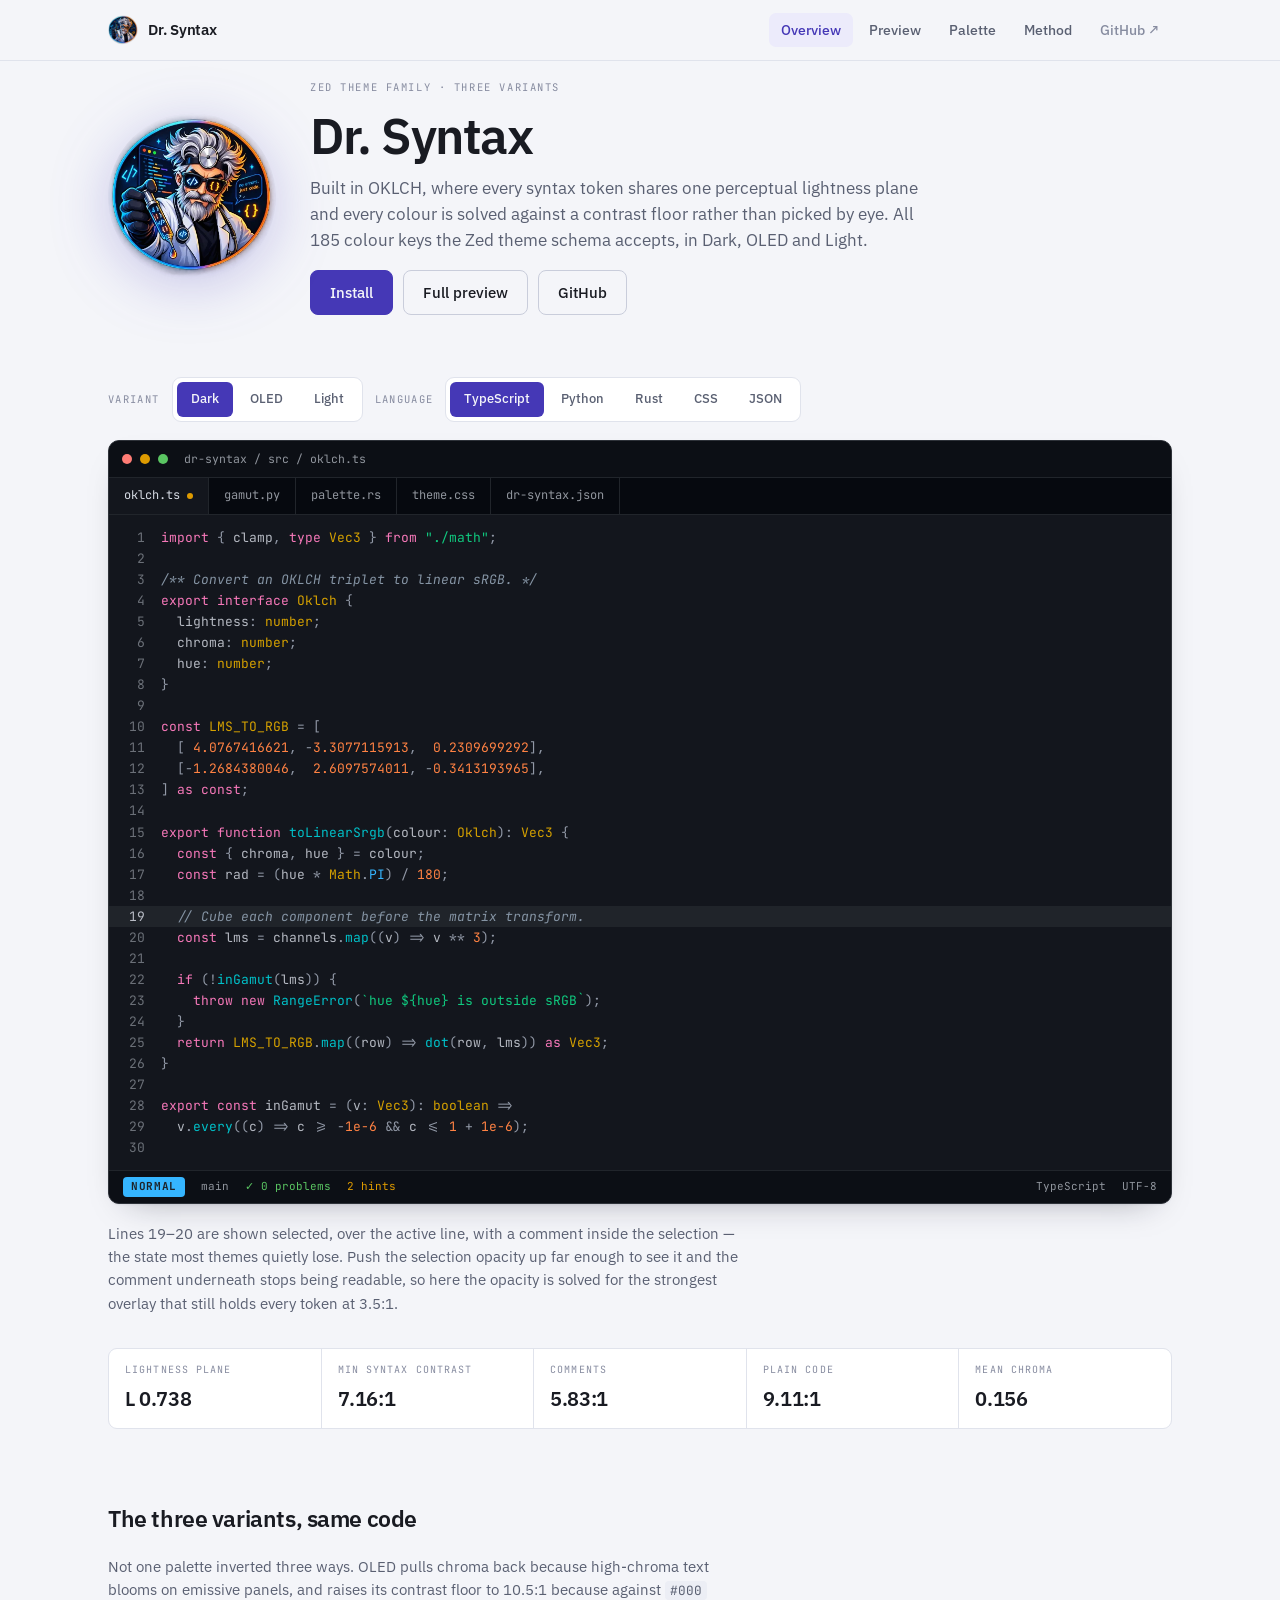
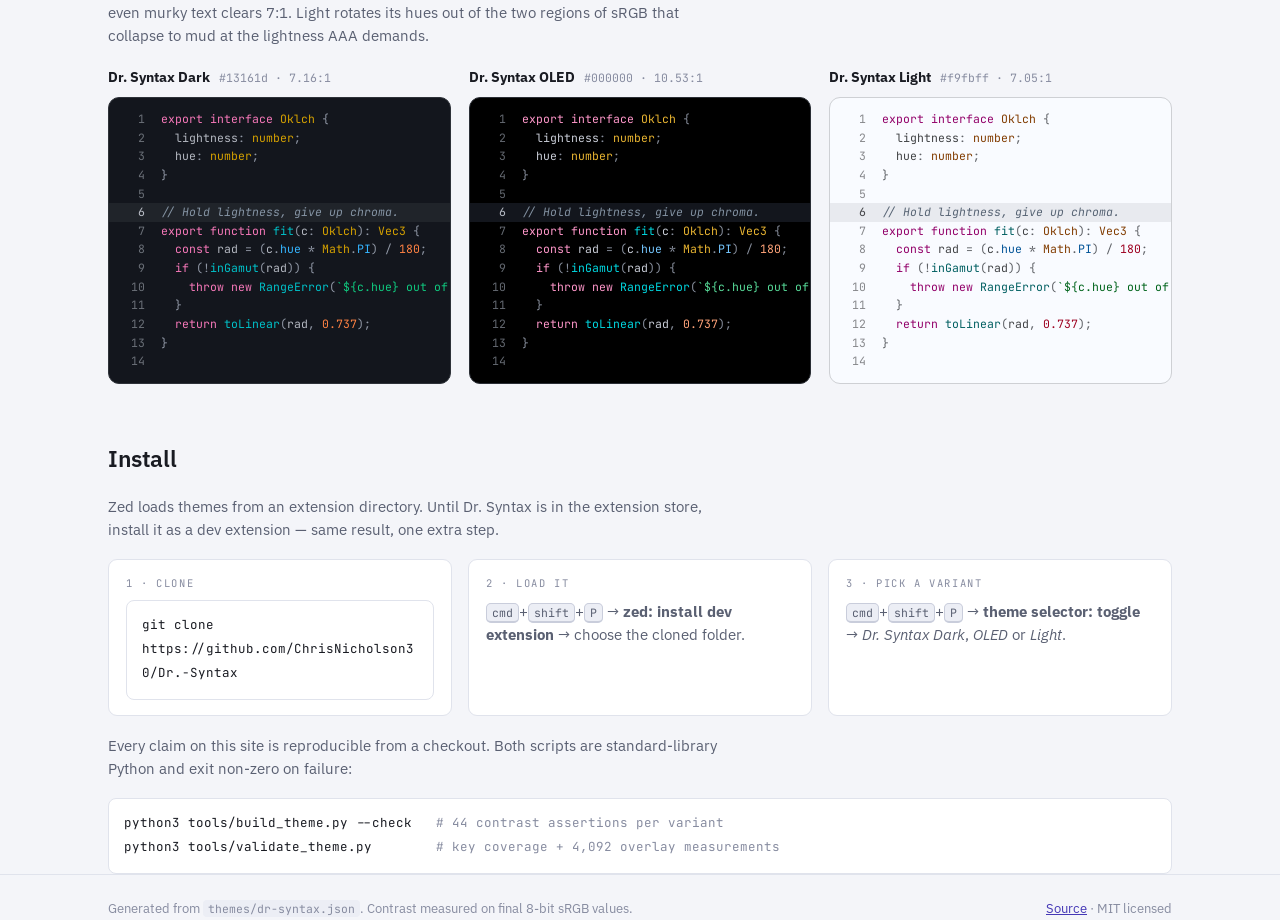
==== commit 49004806: "Verify the shipped theme, not the generator that produced it Two defects of the same shape, both con" ====
--- a/website/index.html
+++ b/website/index.html
@@ -256,7 +256,7 @@
 <div class="code-line"><span class="gutter-num">13</span><span class="code-text"><span class="t-punc">}</span></span></div>
 <div class="code-line"><span class="gutter-num">14</span><span class="code-text">&nbsp;</span></div></div></div>
     </figure><figure>
-      <figcaption><b>Dr. Syntax Light</b><span>#f9fbff · 7.14:1</span></figcaption>
+      <figcaption><b>Dr. Syntax Light</b><span>#f9fbff · 7.05:1</span></figcaption>
       <div class="editor compact" style="--e-bg:#f0f2f7ff;--e-editor:#f9fbffff;--e-elevated:#ffffffff;--e-titlebar:#f0f2f7ff;--e-tabbar:#eef0f5ff;--e-tabactive:#f9fbffff;--e-tabinactive:#eef0f5ff;--e-statusbar:#f0f2f7ff;--e-border:#ced0d4ff;--e-borderv:#dddfe3ff;--e-text:#2d2e32ff;--e-muted:#696a6eff;--e-fg:#404245ff;--e-linenum:#87888cff;--e-activelinenum:#45464aff;--e-activeline:#e8eaefff;--e-indentguide:#dddfe3ff;--e-match:#813c0039;--e-accent:#5952d2ff;--e-error:#9d0016ff;--e-warning:#6e4b00ff;--e-success:#006517ff;--e-added:#006517ff;--e-modified:#6e4b00ff;--e-vcdeleted:#9d0016ff;--e-terminalbg:#f9fbffff;--e-terminalfg:#404245ff;--e-vimnormal-bg:#005397ff;--e-vimnormal-fg:#f0f3f7ff;--e-kw:#920069ff;--e-fn:#005f61ff;--e-str:#00641cff;--e-typ:#813c00ff;--e-num:#9d0020ff;--e-prop:#005397ff;--e-cmt:#576474ff;--e-punc:#5e6166ff;--e-tag:#74209bff"><div class="code"><div class="code-line"><span class="gutter-num">1</span><span class="code-text"><span class="t-kw">export</span> <span class="t-kw">interface</span> <span class="t-typ">Oklch</span> <span class="t-punc">{</span></span></div>
 <div class="code-line"><span class="gutter-num">2</span><span class="code-text">  <span class="t-var">lightness</span><span class="t-punc">:</span> <span class="t-typ">number</span><span class="t-punc">;</span></span></div>
 <div class="code-line"><span class="gutter-num">3</span><span class="code-text">  <span class="t-var">hue</span><span class="t-punc">:</span> <span class="t-typ">number</span><span class="t-punc">;</span></span></div>
@@ -299,7 +299,7 @@
   sRGB values.</span>
   <span><a href="https://github.com/ChrisNicholson30/Dr.-Syntax">Source</a> · MIT licensed</span>
 </div></footer>
-<script>const DATA = {"dark":{"name":"Dr. Syntax Dark","appearance":"dark","short":"Dark","ui":{"bg":"#0c0f15ff","editor":"#13161dff","elevated":"#1d2027ff","titlebar":"#0c0f15ff","tabbar":"#06090fff","tabactive":"#13161dff","tabinactive":"#06090fff","statusbar":"#0c0f15ff","border":"#2e3239ff","borderv":"#21252bff","text":"#d6dbe4ff","muted":"#90959dff","fg":"#b4b8c1ff","linenum":"#6b7078ff","activelinenum":"#b8bcc5ff","activeline":"#20242aff","indentguide":"#21252bff","match":"#d5a10032","accent":"#9797ffff","error":"#ff7c75ff","warning":"#de9b00ff","success":"#5ac562ff","added":"#5ac562ff","modified":"#de9b00ff","vcdeleted":"#ff7c75ff","terminalbg":"#13161dff","terminalfg":"#b4b8c1ff","vimnormal-bg":"#35b5ffff","vimnormal-fg":"#1e2228ff"},"syn":{"kw":"#f678b9ff","fn":"#00c1c9ff","str":"#10c97fff","typ":"#d5a100ff","num":"#ff8243ff","prop":"#35b5ffff","cmt":"#8594a4ff","punc":"#9198a6ff","tag":"#d684eeff"},"plane":0.737,"chroma":0.156,"minSyntax":7.16,"comment":5.83,"foreground":9.11,"selectionAlpha":0.188,"editorBg":"#13161d","hues":[{"role":"rose","label":"keyword \u00b7 control flow","hex":"#f678b9","angle":350,"chroma":0.17,"ratio":7.16},{"role":"orchid","label":"tag \u00b7 namespace \u00b7 title","hex":"#d684ee","angle":318,"chroma":0.17,"ratio":7.24},{"role":"violet","label":"attribute \u00b7 preprocessor","hex":"#9d9eff","angle":282,"chroma":0.14,"ratio":7.56},{"role":"azure","label":"property \u00b7 member","hex":"#35b5ff","angle":240,"chroma":0.152,"ratio":7.93},{"role":"cyan","label":"function \u00b7 method","hex":"#00c1c9","angle":200,"chroma":0.125,"ratio":8.16},{"role":"jade","label":"string \u00b7 literal text","hex":"#10c97f","angle":158,"chroma":0.17,"ratio":8.35},{"role":"amber","label":"type \u00b7 class \u00b7 enum","hex":"#d5a100","angle":85,"chroma":0.151,"ratio":7.69},{"role":"tangerine","label":"number \u00b7 boolean \u00b7 constant","hex":"#ff8243","angle":45,"chroma":0.17,"ratio":7.35}],"ansi":["#2c3037ff","#ff7c75ff","#5ac562ff","#de9b00ff","#35b5ffff","#9d9effff","#00c1c9ff","#b4b8c1ff"],"ansiBright":["#72777fff","#ffa69fff","#7bdc80ff","#f8b330ff","#7fcbffff","#b7baffff","#00dce5ff","#d6dbe4ff"],"vim":[{"mode":"normal","bg":"#35b5ffff","fg":"#1e2228ff","ratio":7.0},{"mode":"insert","bg":"#10c97fff","fg":"#22262dff","ratio":7.0},{"mode":"replace","bg":"#f678b9ff","fg":"#15181fff","ratio":7.02},{"mode":"visual","bg":"#9d9effff","fg":"#1a1d24ff","ratio":7.04},{"mode":"visual_line","bg":"#d684eeff","fg":"#161920ff","ratio":7.03},{"mode":"visual_block","bg":"#00c1c9ff","fg":"#21242bff","ratio":7.01},{"mode":"helix_normal","bg":"#ff8243ff","fg":"#181b21ff","ratio":7.0},{"mode":"helix_select","bg":"#d5a100ff","fg":"#1c1f26ff","ratio":7.01}]},"oled":{"name":"Dr. Syntax OLED","appearance":"dark","short":"OLED","ui":{"bg":"#000000ff","editor":"#000000ff","elevated":"#0c0f16ff","titlebar":"#000000ff","tabbar":"#0f1218ff","tabactive":"#000000ff","tabinactive":"#0f1218ff","statusbar":"#000000ff","border":"#2a2e35ff","borderv":"#1b1e25ff","text":"#d9dee7ff","muted":"#8b9098ff","fg":"#c9cdd7ff","linenum":"#646971ff","activelinenum":"#b7bcc5ff","activeline":"#13161dff","indentguide":"#1b1e25ff","match":"#e9b53138","accent":"#9190f8ff","error":"#ffa098ff","warning":"#f2b036ff","success":"#7bd67fff","added":"#7bd67fff","modified":"#f2b036ff","vcdeleted":"#ffa098ff","terminalbg":"#000000ff","terminalfg":"#c9cdd7ff","vimnormal-bg":"#75c7ffff","vimnormal-fg":"#2e3139ff"},"syn":{"kw":"#ff97caff","fn":"#00d7e0ff","str":"#57da98ff","typ":"#e9b531ff","num":"#ffa379ff","prop":"#75c7ffff","cmt":"#8291a1ff","punc":"#89909eff","tag":"#e59dfcff"},"plane":0.799,"chroma":0.133,"minSyntax":10.53,"comment":6.51,"foreground":13.2,"selectionAlpha":0.216,"editorBg":"#000000","hues":[{"role":"rose","label":"keyword \u00b7 control flow","hex":"#ff97ca","angle":350,"chroma":0.137,"ratio":10.53},{"role":"orchid","label":"tag \u00b7 namespace \u00b7 title","hex":"#e59dfc","angle":318,"chroma":0.15,"ratio":10.56},{"role":"violet","label":"attribute \u00b7 preprocessor","hex":"#b2b5ff","angle":282,"chroma":0.104,"ratio":10.95},{"role":"azure","label":"property \u00b7 member","hex":"#75c7ff","angle":240,"chroma":0.113,"ratio":11.37},{"role":"cyan","label":"function \u00b7 method","hex":"#00d7e0","angle":200,"chroma":0.136,"ratio":11.8},{"role":"jade","label":"string \u00b7 literal text","hex":"#57da98","angle":158,"chroma":0.15,"ratio":11.89},{"role":"amber","label":"type \u00b7 class \u00b7 enum","hex":"#e9b531","angle":85,"chroma":0.15,"ratio":11.12},{"role":"tangerine","label":"number \u00b7 boolean \u00b7 constant","hex":"#ffa379","angle":45,"chroma":0.123,"ratio":10.77}],"ansi":["#07090fff","#ffa098ff","#7bd67fff","#f2b036ff","#75c7ffff","#b2b5ffff","#00d7e0ff","#c9cdd7ff"],"ansiBright":["#6b7078ff","#ffc5bfff","#99ee9cff","#ffcc7cff","#addcffff","#ced1ffff","#3cf0f9ff","#d9dee7ff"],"vim":[{"mode":"normal","bg":"#75c7ffff","fg":"#2e3139ff","ratio":7.04},{"mode":"insert","bg":"#57da98ff","fg":"#31343cff","ratio":7.05},{"mode":"replace","bg":"#ff97caff","fg":"#292c34ff","ratio":7.0},{"mode":"visual","bg":"#b2b5ffff","fg":"#2b2f36ff","ratio":7.01},{"mode":"visual_line","bg":"#e59dfcff","fg":"#292c34ff","ratio":7.02},{"mode":"visual_block","bg":"#00d7e0ff","fg":"#31343bff","ratio":7.0},{"mode":"helix_normal","bg":"#ffa379ff","fg":"#2a2d35ff","ratio":7.06},{"mode":"helix_select","bg":"#e9b531ff","fg":"#2c3037ff","ratio":7.01}]},"light":{"name":"Dr. Syntax Light","appearance":"light","short":"Light","ui":{"bg":"#f0f2f7ff","editor":"#f9fbffff","elevated":"#ffffffff","titlebar":"#f0f2f7ff","tabbar":"#eef0f5ff","tabactive":"#f9fbffff","tabinactive":"#eef0f5ff","statusbar":"#f0f2f7ff","border":"#ced0d4ff","borderv":"#dddfe3ff","text":"#2d2e32ff","muted":"#696a6eff","fg":"#404245ff","linenum":"#87888cff","activelinenum":"#45464aff","activeline":"#e8eaefff","indentguide":"#dddfe3ff","match":"#813c0039","accent":"#5952d2ff","error":"#9d0016ff","warning":"#6e4b00ff","success":"#006517ff","added":"#006517ff","modified":"#6e4b00ff","vcdeleted":"#9d0016ff","terminalbg":"#f9fbffff","terminalfg":"#404245ff","vimnormal-bg":"#005397ff","vimnormal-fg":"#f0f3f7ff"},"syn":{"kw":"#920069ff","fn":"#005f61ff","str":"#00641cff","typ":"#813c00ff","num":"#9d0020ff","prop":"#005397ff","cmt":"#576474ff","punc":"#5e6166ff","tag":"#74209bff"},"plane":0.439,"chroma":0.15,"minSyntax":7.14,"comment":5.82,"foreground":9.73,"selectionAlpha":0.184,"editorBg":"#f9fbff","hues":[{"role":"rose","label":"keyword \u00b7 control flow","hex":"#920069","angle":345,"chroma":0.187,"ratio":8.36},{"role":"orchid","label":"tag \u00b7 namespace \u00b7 title","hex":"#74209b","angle":312,"chroma":0.19,"ratio":8.37},{"role":"violet","label":"attribute \u00b7 preprocessor","hex":"#4538b6","angle":280,"chroma":0.19,"ratio":8.13},{"role":"azure","label":"property \u00b7 member","hex":"#005397","angle":252,"chroma":0.131,"ratio":7.55},{"role":"cyan","label":"function \u00b7 method","hex":"#005f61","angle":198,"chroma":0.075,"ratio":7.22},{"role":"jade","label":"string \u00b7 literal text","hex":"#00641c","angle":146,"chroma":0.134,"ratio":7.14},{"role":"amber","label":"type \u00b7 class \u00b7 enum","hex":"#813c00","angle":52,"chroma":0.113,"ratio":7.86},{"role":"tangerine","label":"number \u00b7 boolean \u00b7 constant","hex":"#9d0020","angle":22,"chroma":0.177,"ratio":8.26}],"ansi":["#d0d2d6ff","#9d0016ff","#006517ff","#6e4b00ff","#005397ff","#4538b6ff","#005f61ff","#404245ff"],"ansiBright":["#838488ff","#7a000fff","#004d0fff","#543800ff","#003f75ff","#342396ff","#00484aff","#2d2e32ff"],"vim":[{"mode":"normal","bg":"#005397ff","fg":"#f0f3f7ff","ratio":7.03},{"mode":"insert","bg":"#00641cff","fg":"#f6f9fdff","ratio":7.0},{"mode":"replace","bg":"#920069ff","fg":"#e5e8ecff","ratio":7.04},{"mode":"visual","bg":"#4538b6ff","fg":"#e8ebefff","ratio":7.04},{"mode":"visual_line","bg":"#74209bff","fg":"#e5e7ebff","ratio":7.0},{"mode":"visual_block","bg":"#005f61ff","fg":"#f5f8fcff","ratio":7.02},{"mode":"helix_normal","bg":"#9d0020ff","fg":"#e6e9edff","ratio":7.03},{"mode":"helix_select","bg":"#813c00ff","fg":"#eceef2ff","ratio":7.01}]}};</script>
+<script>const DATA = {"dark":{"name":"Dr. Syntax Dark","appearance":"dark","short":"Dark","ui":{"bg":"#0c0f15ff","editor":"#13161dff","elevated":"#1d2027ff","titlebar":"#0c0f15ff","tabbar":"#06090fff","tabactive":"#13161dff","tabinactive":"#06090fff","statusbar":"#0c0f15ff","border":"#2e3239ff","borderv":"#21252bff","text":"#d6dbe4ff","muted":"#90959dff","fg":"#b4b8c1ff","linenum":"#6b7078ff","activelinenum":"#b8bcc5ff","activeline":"#20242aff","indentguide":"#21252bff","match":"#d5a10032","accent":"#9797ffff","error":"#ff7c75ff","warning":"#de9b00ff","success":"#5ac562ff","added":"#5ac562ff","modified":"#de9b00ff","vcdeleted":"#ff7c75ff","terminalbg":"#13161dff","terminalfg":"#b4b8c1ff","vimnormal-bg":"#35b5ffff","vimnormal-fg":"#1e2228ff"},"syn":{"kw":"#f678b9ff","fn":"#00c1c9ff","str":"#10c97fff","typ":"#d5a100ff","num":"#ff8243ff","prop":"#35b5ffff","cmt":"#8594a4ff","punc":"#9198a6ff","tag":"#d684eeff"},"plane":0.738,"chroma":0.156,"minSyntax":7.16,"comment":5.83,"foreground":9.11,"selectionAlpha":0.188,"editorBg":"#13161d","hues":[{"role":"rose","label":"keyword \u00b7 control flow","hex":"#f678b9","angle":350,"chroma":0.169,"ratio":7.16},{"role":"orchid","label":"tag \u00b7 namespace \u00b7 title","hex":"#d684ee","angle":318,"chroma":0.169,"ratio":7.24},{"role":"violet","label":"attribute \u00b7 preprocessor","hex":"#9d9eff","angle":282,"chroma":0.139,"ratio":7.56},{"role":"azure","label":"property \u00b7 member","hex":"#35b5ff","angle":240,"chroma":0.151,"ratio":7.93},{"role":"cyan","label":"function \u00b7 method","hex":"#00c1c9","angle":200,"chroma":0.125,"ratio":8.16},{"role":"jade","label":"string \u00b7 literal text","hex":"#10c97f","angle":158,"chroma":0.17,"ratio":8.35},{"role":"amber","label":"type \u00b7 class \u00b7 enum","hex":"#d5a100","angle":85,"chroma":0.151,"ratio":7.69},{"role":"tangerine","label":"number \u00b7 boolean \u00b7 constant","hex":"#ff8243","angle":45,"chroma":0.17,"ratio":7.35}],"ansi":["#2c3037ff","#ff7c75ff","#5ac562ff","#de9b00ff","#35b5ffff","#9d9effff","#00c1c9ff","#b4b8c1ff"],"ansiBright":["#72777fff","#ffa69fff","#7bdc80ff","#f8b330ff","#7fcbffff","#b7baffff","#00dce5ff","#d6dbe4ff"],"vim":[{"mode":"normal","bg":"#35b5ffff","fg":"#1e2228ff","ratio":7.0},{"mode":"insert","bg":"#10c97fff","fg":"#22262dff","ratio":7.0},{"mode":"replace","bg":"#f678b9ff","fg":"#15181fff","ratio":7.02},{"mode":"visual","bg":"#9d9effff","fg":"#1a1d24ff","ratio":7.04},{"mode":"visual_line","bg":"#d684eeff","fg":"#161920ff","ratio":7.03},{"mode":"visual_block","bg":"#00c1c9ff","fg":"#21242bff","ratio":7.01},{"mode":"helix_normal","bg":"#ff8243ff","fg":"#181b21ff","ratio":7.0},{"mode":"helix_select","bg":"#d5a100ff","fg":"#1c1f26ff","ratio":7.01}]},"oled":{"name":"Dr. Syntax OLED","appearance":"dark","short":"OLED","ui":{"bg":"#000000ff","editor":"#000000ff","elevated":"#0c0f16ff","titlebar":"#000000ff","tabbar":"#0f1218ff","tabactive":"#000000ff","tabinactive":"#0f1218ff","statusbar":"#000000ff","border":"#2a2e35ff","borderv":"#1b1e25ff","text":"#d9dee7ff","muted":"#8b9098ff","fg":"#c9cdd7ff","linenum":"#646971ff","activelinenum":"#b7bcc5ff","activeline":"#13161dff","indentguide":"#1b1e25ff","match":"#e9b53138","accent":"#9190f8ff","error":"#ffa098ff","warning":"#f2b036ff","success":"#7bd67fff","added":"#7bd67fff","modified":"#f2b036ff","vcdeleted":"#ffa098ff","terminalbg":"#000000ff","terminalfg":"#c9cdd7ff","vimnormal-bg":"#75c7ffff","vimnormal-fg":"#2e3139ff"},"syn":{"kw":"#ff97caff","fn":"#00d7e0ff","str":"#57da98ff","typ":"#e9b531ff","num":"#ffa379ff","prop":"#75c7ffff","cmt":"#8291a1ff","punc":"#89909eff","tag":"#e59dfcff"},"plane":0.799,"chroma":0.133,"minSyntax":10.53,"comment":6.51,"foreground":13.2,"selectionAlpha":0.216,"editorBg":"#000000","hues":[{"role":"rose","label":"keyword \u00b7 control flow","hex":"#ff97ca","angle":350,"chroma":0.138,"ratio":10.53},{"role":"orchid","label":"tag \u00b7 namespace \u00b7 title","hex":"#e59dfc","angle":318,"chroma":0.15,"ratio":10.56},{"role":"violet","label":"attribute \u00b7 preprocessor","hex":"#b2b5ff","angle":282,"chroma":0.105,"ratio":10.95},{"role":"azure","label":"property \u00b7 member","hex":"#75c7ff","angle":240,"chroma":0.113,"ratio":11.37},{"role":"cyan","label":"function \u00b7 method","hex":"#00d7e0","angle":200,"chroma":0.136,"ratio":11.8},{"role":"jade","label":"string \u00b7 literal text","hex":"#57da98","angle":158,"chroma":0.15,"ratio":11.89},{"role":"amber","label":"type \u00b7 class \u00b7 enum","hex":"#e9b531","angle":85,"chroma":0.15,"ratio":11.12},{"role":"tangerine","label":"number \u00b7 boolean \u00b7 constant","hex":"#ffa379","angle":45,"chroma":0.123,"ratio":10.77}],"ansi":["#07090fff","#ffa098ff","#7bd67fff","#f2b036ff","#75c7ffff","#b2b5ffff","#00d7e0ff","#c9cdd7ff"],"ansiBright":["#6b7078ff","#ffc5bfff","#99ee9cff","#ffcc7cff","#addcffff","#ced1ffff","#3cf0f9ff","#d9dee7ff"],"vim":[{"mode":"normal","bg":"#75c7ffff","fg":"#2e3139ff","ratio":7.04},{"mode":"insert","bg":"#57da98ff","fg":"#31343cff","ratio":7.05},{"mode":"replace","bg":"#ff97caff","fg":"#292c34ff","ratio":7.0},{"mode":"visual","bg":"#b2b5ffff","fg":"#2b2f36ff","ratio":7.01},{"mode":"visual_line","bg":"#e59dfcff","fg":"#292c34ff","ratio":7.02},{"mode":"visual_block","bg":"#00d7e0ff","fg":"#31343bff","ratio":7.0},{"mode":"helix_normal","bg":"#ffa379ff","fg":"#2a2d35ff","ratio":7.06},{"mode":"helix_select","bg":"#e9b531ff","fg":"#2c3037ff","ratio":7.01}]},"light":{"name":"Dr. Syntax Light","appearance":"light","short":"Light","ui":{"bg":"#f0f2f7ff","editor":"#f9fbffff","elevated":"#ffffffff","titlebar":"#f0f2f7ff","tabbar":"#eef0f5ff","tabactive":"#f9fbffff","tabinactive":"#eef0f5ff","statusbar":"#f0f2f7ff","border":"#ced0d4ff","borderv":"#dddfe3ff","text":"#2d2e32ff","muted":"#696a6eff","fg":"#404245ff","linenum":"#87888cff","activelinenum":"#45464aff","activeline":"#e8eaefff","indentguide":"#dddfe3ff","match":"#813c0039","accent":"#5952d2ff","error":"#9d0016ff","warning":"#6e4b00ff","success":"#006517ff","added":"#006517ff","modified":"#6e4b00ff","vcdeleted":"#9d0016ff","terminalbg":"#f9fbffff","terminalfg":"#404245ff","vimnormal-bg":"#005397ff","vimnormal-fg":"#f0f3f7ff"},"syn":{"kw":"#920069ff","fn":"#005f61ff","str":"#00641cff","typ":"#813c00ff","num":"#9d0020ff","prop":"#005397ff","cmt":"#576474ff","punc":"#5e6166ff","tag":"#74209bff"},"plane":0.439,"chroma":0.149,"minSyntax":7.05,"comment":5.82,"foreground":9.73,"selectionAlpha":0.184,"editorBg":"#f9fbff","hues":[{"role":"rose","label":"keyword \u00b7 control flow","hex":"#920069","angle":345,"chroma":0.187,"ratio":8.36},{"role":"orchid","label":"tag \u00b7 namespace \u00b7 title","hex":"#74209b","angle":312,"chroma":0.189,"ratio":8.37},{"role":"violet","label":"attribute \u00b7 preprocessor","hex":"#4538b6","angle":280,"chroma":0.19,"ratio":8.13},{"role":"azure","label":"property \u00b7 member","hex":"#005397","angle":252,"chroma":0.13,"ratio":7.55},{"role":"cyan","label":"function \u00b7 method","hex":"#005f61","angle":197,"chroma":0.075,"ratio":7.22},{"role":"jade","label":"string \u00b7 literal text","hex":"#00641c","angle":146,"chroma":0.134,"ratio":7.14},{"role":"amber","label":"type \u00b7 class \u00b7 enum","hex":"#813c00","angle":52,"chroma":0.113,"ratio":7.86},{"role":"tangerine","label":"number \u00b7 boolean \u00b7 constant","hex":"#9d0020","angle":22,"chroma":0.177,"ratio":8.26}],"ansi":["#d0d2d6ff","#9d0016ff","#006517ff","#6e4b00ff","#005397ff","#4538b6ff","#005f61ff","#404245ff"],"ansiBright":["#838488ff","#7a000fff","#004d0fff","#543800ff","#003f75ff","#342396ff","#00484aff","#2d2e32ff"],"vim":[{"mode":"normal","bg":"#005397ff","fg":"#f0f3f7ff","ratio":7.03},{"mode":"insert","bg":"#00641cff","fg":"#f6f9fdff","ratio":7.0},{"mode":"replace","bg":"#920069ff","fg":"#e5e8ecff","ratio":7.04},{"mode":"visual","bg":"#4538b6ff","fg":"#e8ebefff","ratio":7.04},{"mode":"visual_line","bg":"#74209bff","fg":"#e5e7ebff","ratio":7.0},{"mode":"visual_block","bg":"#005f61ff","fg":"#f5f8fcff","ratio":7.02},{"mode":"helix_normal","bg":"#9d0020ff","fg":"#e6e9edff","ratio":7.03},{"mode":"helix_select","bg":"#813c00ff","fg":"#eceef2ff","ratio":7.01}]}};</script>
 <script src="assets/site.js"></script>
 </body>
 </html>
